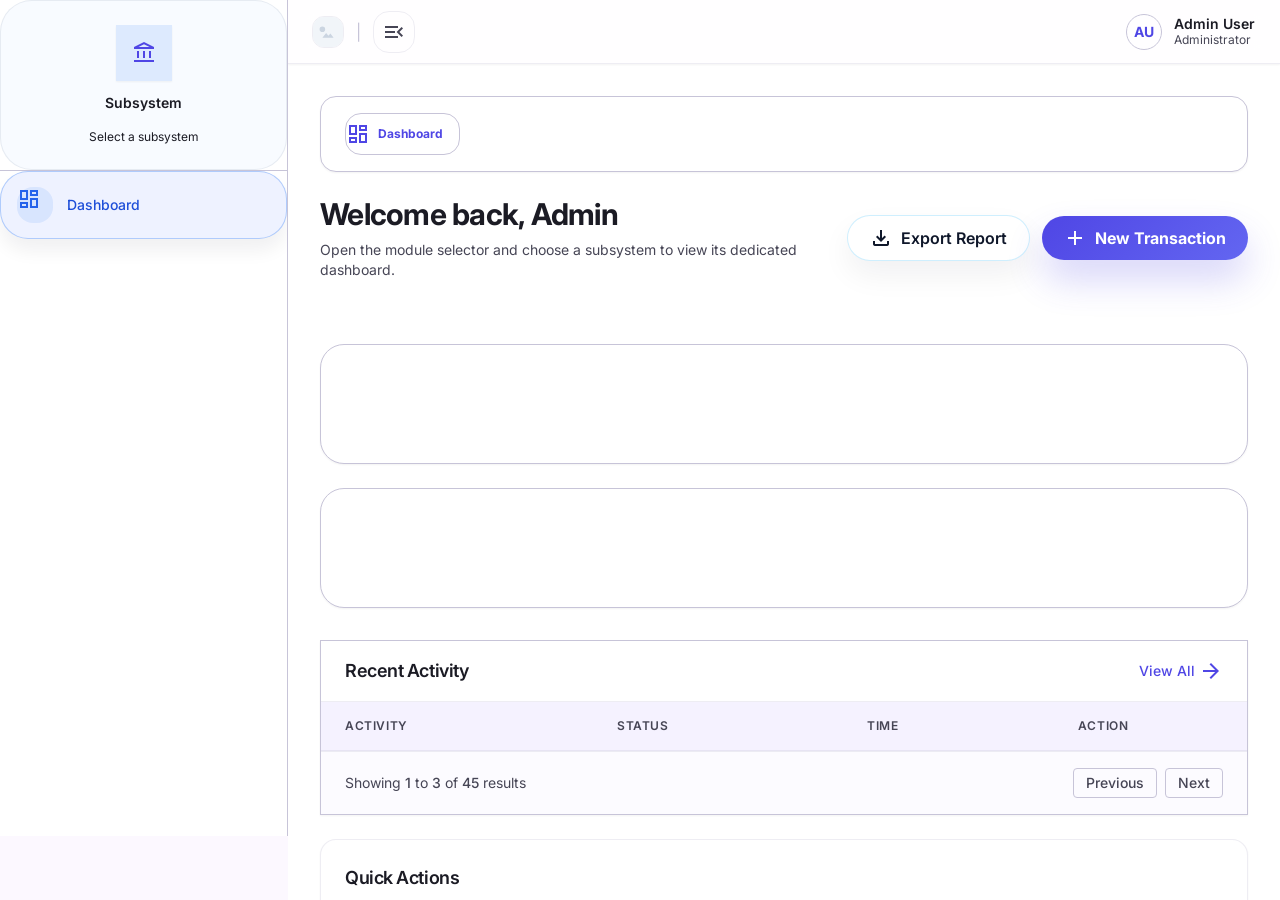
==== dashboard_app_layout/code.html @ 1e6f86a3 "Updated UI components for BI dashboard" ====
<!DOCTYPE html>

<html lang="en"><head>
<link href="../app.css?v=3" rel="stylesheet"/>
<script src="../subsystems.js?v=2" defer></script>
<script src="../app.js?v=5" defer></script>
<script src="dashboard.js?v=5" defer></script>
<meta charset="utf-8"/>
<meta content="width=device-width, initial-scale=1.0" name="viewport"/>
<title>Dashboard</title>
<link href="https://fonts.googleapis.com/css2?family=Material+Symbols+Outlined:wght,FILL@100..700,0..1&amp;display=swap" rel="stylesheet"/>
<link href="https://fonts.googleapis.com/css2?family=Inter:wght@400;500;600;700;800;900&amp;family=Public+Sans:wght@400;500;600;700&amp;display=swap" rel="stylesheet"/>
<link href="https://fonts.googleapis.com/css2?family=Material+Symbols+Outlined:wght,FILL@100..700,0..1&amp;display=swap" rel="stylesheet"/>
</head>
<body class="bg-background text-on-background font-body h-screen flex flex-row overflow-hidden">
<!-- Mobile Backdrop overlay -->
<div id="sidebar-backdrop" class="fixed top-16 bottom-0 left-0 right-0 md:inset-0 bg-gray-900/50 backdrop-blur-md z-40 hidden md:hidden transition-opacity duration-300 opacity-0"></div>
<!-- Left Sidebar (Collapsible on Desktop, Slide-over on Mobile) -->
<aside id="app-sidebar" class="dashboard-sidebar fixed md:static top-16 bottom-0 md:inset-y-0 left-0 z-50 bg-white flex flex-col h-[calc(100vh-4rem)] md:h-full shrink-0 shadow-xl md:shadow-none transition-all duration-300 ease-in-out overflow-hidden w-72 border-r border-slate-200 -translate-x-full md:translate-x-0 opacity-100">
    <div class="px-5 pt-6 pb-5 border-b border-slate-200">
        <div class="sidebar-brand-card rounded-[2rem] p-6 flex flex-col items-center text-center gap-3">
            <span class="sidebar-brand-icon inline-flex items-center justify-center w-14 h-14 rounded-[1.75rem] bg-slate-100 text-primary text-2xl shadow-sm">
                <span class="material-symbols-outlined">account_balance</span>
            </span>
            <p id="sidebar-brand-title" class="text-sm font-semibold text-slate-950 truncate">Subsystem</p>
            <p id="sidebar-brand-category" class="text-xs text-slate-500 mt-1 truncate">Select a subsystem</p>
        </div>
    </div>
    <nav class="flex-1 overflow-y-auto px-5 py-6 space-y-3">
        <a id="sidebar-dashboard-link" class="sidebar-main-link active" href="#">
            <span class="sidebar-main-link-icon material-symbols-outlined">dashboard</span>
            <span class="font-label font-medium text-sm">Dashboard</span>
        </a>
        <div id="sidebar-subsystem-nav-panel" class="sidebar-subsystem-nav-panel">
            <nav id="sidebar-subsystem-modules-nav" class="sidebar-subsystem-modules"></nav>
        </div>
</aside>
<!-- Main Content Wrapper -->
<div class="flex-1 flex flex-col h-full overflow-hidden relative">
<!-- TopNavBar (Adapted from JSON) -->
<header class="bg-surface/80 backdrop-blur-md shadow-sm border-b border-outline-variant/30 flex justify-between items-center h-16 px-6 w-full z-30 shrink-0">
<div class="flex items-center gap-3">
<!-- Small Logo and Separator (Responsive across all screen sizes) -->
<img src="data:image/svg+xml,%3Csvg xmlns='http://www.w3.org/2000/svg' width='32' height='32' viewBox='0 0 32 32'%3E%3Crect width='32' height='32' rx='8' fill='%23f1f5f9'/%3E%3Cpath d='M10 16a3 3 0 1 1 0-6 3 3 0 0 1 0 6zm12 6H10l4-5 2.5 3 2-2.5 3.5 4.5z' fill='%23cbd5e1'/%3E%3C/svg%3E" alt="Logo" class="w-8 h-8 rounded-lg object-cover border border-outline-variant/30 shadow-2xs shrink-0">
<span class="text-outline-variant font-light select-none">|</span>
<!-- Responsive Sidebar Toggle Button -->
<button id="desktop-sidebar-toggle" type="button" class="flex items-center justify-center p-2 rounded-xl text-on-surface-variant hover:text-on-surface hover:bg-surface-container-low focus:outline-none transition border border-outline-variant/30 shrink-0 min-w-[2.5rem] min-h-[2.5rem]" title="Close Sidebar">
<span class="material-symbols-outlined text-xl" id="sidebar-toggle-icon">menu_open</span>
</button>
</div>

<!-- Right Side: Profile Dropdown -->
<div class="relative flex items-center">
<button id="profile-dropdown-toggle" type="button" class="flex items-center gap-3 p-1.5 rounded-full hover:bg-surface-container-low transition-colors focus:outline-none border border-transparent hover:border-outline-variant/30 cursor-pointer" aria-expanded="false" title="Account Menu">
<div class="w-9 h-9 rounded-full bg-primary-container/30 border border-primary/20 flex items-center justify-center text-primary font-bold text-sm shadow-2xs shrink-0">
AU
</div>
<div class="hidden md:flex flex-col text-left mr-1">
<span class="font-label font-semibold text-sm text-on-surface leading-tight">Admin User</span>
<span class="text-xs text-on-surface-variant font-light">Administrator</span>
</div>
<span class="material-symbols-outlined text-on-surface-variant text-sm hidden sm:inline-block">expand_more</span>
</button>

<!-- Profile Dropdown Menu Container -->
<div id="profile-dropdown-menu" class="absolute right-0 top-14 w-60 bg-surface rounded-2xl shadow-xl border border-outline-variant/30 py-2 z-50 transition-all duration-200 hidden opacity-0 scale-95 origin-top-right">
<div class="px-4 py-3 border-b border-outline-variant/20 md:hidden">
<p class="text-sm font-semibold text-on-surface">Admin User</p>
<p class="text-xs text-on-surface-variant truncate">admin@example.com</p>
</div>
<div class="px-4 py-2 hidden md:block">
<p class="text-xs font-medium text-on-surface-variant uppercase tracking-wider">Account</p>
</div>
<a href="#" class="flex items-center gap-3 px-4 py-2.5 text-sm text-on-surface hover:bg-surface-container-low hover:text-primary transition-colors">
<span class="material-symbols-outlined text-lg text-on-surface-variant">person</span>
<span class="font-medium">My Profile</span>
</a>
<a href="#" class="flex items-center gap-3 px-4 py-2.5 text-sm text-on-surface hover:bg-surface-container-low hover:text-primary transition-colors">
<span class="material-symbols-outlined text-lg text-on-surface-variant">manage_accounts</span>
<span class="font-medium">Account Settings</span>
</a>
<a href="#" class="flex items-center gap-3 px-4 py-2.5 text-sm text-on-surface hover:bg-surface-container-low hover:text-primary transition-colors">
<span class="material-symbols-outlined text-lg text-on-surface-variant">notifications</span>
<span class="font-medium">Notifications</span>
</a>
<div class="my-1 border-t border-outline-variant/20"></div>
<a href="#" onclick="openDashboardModal('dash-logout-modal'); return false;" class="flex items-center gap-3 px-4 py-2.5 text-sm text-red-600 hover:bg-red-50 transition-colors font-medium cursor-pointer">
<span class="material-symbols-outlined text-lg">logout</span>
<span>Log Out</span>
</a>
</div>
</div>
</header>
<!-- Main Scrollable Area -->
<main class="flex-1 overflow-y-auto bg-surface-container-lowest p-6 md:p-8">
<div class="max-w-7xl mx-auto space-y-8">
<div class="flex flex-col gap-6">
    <!-- Enterprise Dynamic Breadcrumb Standard Bar (Multi-Module Compatible) -->
    <div class="bg-surface-container-lowest rounded-xl sm:rounded-2xl border border-outline-variant/60 shadow-sm p-4 sm:px-6 sm:py-4.5 flex flex-col md:flex-row md:items-center justify-between gap-4 w-full max-w-full">
        <nav aria-label="Breadcrumb" class="flex flex-wrap items-center gap-2 sm:gap-3 min-w-0">
            <!-- Active Synchronized View -->
            <div class="inline-flex items-center gap-2 px-3.5 py-2 rounded-xl bg-primary/10 text-primary text-xs sm:text-sm font-bold border border-primary/20 shadow-2xs">
                <span class="material-symbols-outlined text-[20px] fill">dashboard</span>
                <span>Dashboard</span>
                <span class="h-2 w-2 rounded-full bg-emerald-500 animate-pulse" title="Live Synchronized View"></span>
            </div>
        </nav>
    </div>
    <div class="flex flex-col sm:flex-row sm:items-center justify-between gap-4 w-full">
        <div>
            <h1 class="text-3xl font-headline font-bold text-on-surface" id="dashboard-heading">Welcome back, Admin</h1>
            <p class="text-on-surface-variant text-sm mt-2" id="dashboard-copy">Here’s what’s happening in Financial Management today.</p>
        </div>
        <div class="flex flex-wrap items-center justify-start sm:justify-end gap-3 shrink-0">
            <button id="export-report" class="btn-secondary dashboard-action-button m-0">
                <span class="material-symbols-outlined">file_download</span>
                Export Report
            </button>
            <button id="new-transaction" class="btn-primary dashboard-action-button m-0">
                <span class="material-symbols-outlined">add</span>
                New Transaction
            </button>
        </div>
    </div>
</div>
<!-- Stat Cards Grid -->
<div id="dashboard-stats-grid" class="grid grid-cols-1 sm:grid-cols-2 lg:grid-cols-4 gap-6"></div>
<div id="dashboard-charts" class="grid grid-cols-1 lg:grid-cols-[1.8fr_1fr] gap-6">
    <div id="dashboard-chart-overview" class="dashboard-card bg-white shadow-sm border border-slate-200"></div>
    <div id="dashboard-chart-breakdown" class="dashboard-card bg-white shadow-sm border border-slate-200"></div>
</div>
<div class="grid grid-cols-1 xl:grid-cols-[2.5fr_1fr] gap-6">
    <div class="bg-white rounded-[1.75rem] shadow-sm border border-slate-200 overflow-hidden">
        <div class="px-6 py-4 border-b border-outline-variant/30 flex justify-between items-center">
            <h2 class="text-lg font-headline font-semibold text-on-surface">Recent Activity</h2>
            <button class="text-sm font-medium text-primary hover:text-on-primary-fixed-variant transition-colors flex items-center gap-1">
                View All <span class="material-symbols-outlined text-sm">arrow_forward</span>
            </button>
        </div>
        <div class="overflow-x-auto">
            <table class="w-full text-left border-collapse">
                <thead>
                    <tr class="bg-surface-container-low/50">
                        <th class="px-6 py-3 text-xs font-semibold text-on-surface-variant uppercase tracking-wider border-b border-outline-variant/30 cursor-pointer hover:bg-surface-container-low transition-colors group">
                            <div class="flex items-center gap-1">Activity <span class="material-symbols-outlined text-xs opacity-0 group-hover:opacity-100 transition-opacity">arrow_downward</span></div>
                        </th>
                        <th class="px-6 py-3 text-xs font-semibold text-on-surface-variant uppercase tracking-wider border-b border-outline-variant/30 cursor-pointer hover:bg-surface-container-low transition-colors group">
                            <div class="flex items-center gap-1">Status <span class="material-symbols-outlined text-xs opacity-0 group-hover:opacity-100 transition-opacity">arrow_downward</span></div>
                        </th>
                        <th class="px-6 py-3 text-xs font-semibold text-on-surface-variant uppercase tracking-wider border-b border-outline-variant/30 cursor-pointer hover:bg-surface-container-low transition-colors group">
                            <div class="flex items-center gap-1">Time <span class="material-symbols-outlined text-xs opacity-0 group-hover:opacity-100 transition-opacity">arrow_downward</span></div>
                        </th>
                        <th class="px-6 py-3 text-xs font-semibold text-on-surface-variant uppercase tracking-wider border-b border-outline-variant/30">Action</th>
                    </tr>
                </thead>
                <tbody id="dashboard-activity-tbody" class="divide-y divide-outline-variant/20"></tbody>
            </table>
        </div>
        <div class="px-6 py-4 border-t border-outline-variant/30 flex items-center justify-between bg-surface-container-low/30">
            <p class="text-sm text-on-surface-variant">Showing <span class="font-medium">1</span> to <span class="font-medium">3</span> of <span class="font-medium">45</span> results</p>
            <div class="flex gap-2">
                <button class="px-3 py-1 rounded border border-outline-variant/50 text-sm font-medium text-on-surface-variant hover:bg-surface-variant transition-colors disabled:opacity-50">Previous</button>
                <button class="px-3 py-1 rounded border border-outline-variant/50 text-sm font-medium text-on-surface-variant hover:bg-surface-variant transition-colors">Next</button>
            </div>
        </div>
    </div>
    <div id="dashboard-quick-actions" class="bg-surface rounded-xl shadow-sm border border-outline-variant/30 p-6">
        <div class="flex items-center justify-between mb-4">
            <h2 class="text-lg font-headline font-semibold text-on-surface">Quick Actions</h2>
        </div>
        <div id="dashboard-quick-actions-list" class="space-y-3"></div>
    </div>
</div>
</div>
<!-- Footer from JSON -->
<footer class="mt-12 w-full py-8 border-t border-outline-variant/30 flex flex-col md:flex-row justify-between items-center gap-4 text-label-sm">
<div class="flex items-center gap-2">
<span class="text-lg font-headline font-bold text-on-surface">Dashboard</span>
<span class="text-on-surface-variant">© 2026 Dashboard Application. All rights reserved.</span>
</div>
<div class="flex gap-4">
<a class="text-on-surface-variant hover:underline hover:text-primary transition-colors" href="#">Privacy Policy</a>
<a class="text-on-surface-variant hover:underline hover:text-primary transition-colors" href="#">Terms of Service</a>
<a class="text-on-surface-variant hover:underline hover:text-primary transition-colors" href="#">Github</a>
<a class="text-on-surface-variant hover:underline hover:text-primary transition-colors" href="#">Support</a>
</div>
</footer>
</main>
</div>

<!-- Dashboard Confirmation Modals -->
<div id="dash-delete-modal" class="fixed inset-0 z-50 flex items-center justify-center p-4 bg-gray-900/60 backdrop-blur-sm hidden opacity-0 transition-opacity duration-200" onclick="if(event.target.id==='dash-delete-modal') closeDashboardModal('dash-delete-modal')">
<div class="bg-surface rounded-3xl max-w-md w-full p-6 md:p-7 shadow-2xl border border-outline-variant/30 relative transform scale-95 transition-transform duration-200" onclick="event.stopPropagation()">
<button type="button" onclick="closeDashboardModal('dash-delete-modal')" class="absolute top-5 right-5 p-1.5 rounded-full text-on-surface-variant hover:text-on-surface hover:bg-surface-container-low transition-colors" title="Close modal">
<span class="material-symbols-outlined text-xl">close</span>
</button>
<div class="flex items-center gap-3 mb-5">
<div class="w-12 h-12 rounded-2xl bg-red-100 border border-red-200 flex items-center justify-center text-red-600 shrink-0">
<span class="material-symbols-outlined text-2xl">delete_forever</span>
</div>
<div>
<h3 class="text-lg font-headline font-bold text-on-surface">Delete User Record</h3>
<p class="text-xs text-on-surface-variant">Permanent action &bull; Revoke access</p>
</div>
</div>
<p class="text-sm text-on-surface leading-relaxed mb-6">
Are you sure you want to delete the account for <strong id="delete-target-name" class="font-semibold text-red-600">Sarah Jenkins</strong>? All historical logs and permissions will be purged.
</p>
<div class="flex justify-end gap-3 pt-4 border-t border-outline-variant/20">
<button type="button" onclick="closeDashboardModal('dash-delete-modal')" class="px-4 py-2 rounded-xl border border-outline-variant/50 text-on-surface font-medium text-sm hover:bg-surface-container-low transition-colors cursor-pointer">
Cancel
</button>
<button type="button" onclick="confirmDashboardAction('dash-delete-modal', 'User record deleted successfully!')" class="flex items-center gap-1.5 px-5 py-2 rounded-xl bg-red-600 hover:bg-red-700 text-white font-semibold text-sm shadow-md shadow-red-600/20 transition-all cursor-pointer">
<span class="material-symbols-outlined text-base">delete</span>
<span>Delete Permanently</span>
</button>
</div>
</div>
</div>

<div id="dash-logout-modal" class="fixed inset-0 z-50 flex items-center justify-center p-4 bg-gray-900/60 backdrop-blur-sm hidden opacity-0 transition-opacity duration-200" onclick="if(event.target.id==='dash-logout-modal') closeDashboardModal('dash-logout-modal')">
<div class="bg-surface rounded-3xl max-w-sm w-full p-6 shadow-2xl border border-outline-variant/30 relative transform scale-95 transition-transform duration-200 text-center" onclick="event.stopPropagation()">
<button type="button" onclick="closeDashboardModal('dash-logout-modal')" class="absolute top-4 right-4 p-1.5 rounded-full text-on-surface-variant hover:text-on-surface hover:bg-surface-container-low transition-colors" title="Close modal">
<span class="material-symbols-outlined text-xl">close</span>
</button>
<div class="w-14 h-14 shrink-0 rounded-full bg-surface-container-high border border-outline-variant/40 flex items-center justify-center text-on-surface mx-auto mb-4">
<span class="material-symbols-outlined text-3xl text-on-surface-variant">logout</span>
</div>
<h3 class="text-xl font-headline font-bold text-on-surface mb-2">Sign Out of Session?</h3>
<p class="text-sm text-on-surface-variant leading-relaxed mb-6">
Are you sure you want to log out of your current administration session?
</p>
<div class="flex gap-3">
<button type="button" onclick="closeDashboardModal('dash-logout-modal')" class="flex-1 px-4 py-2.5 rounded-xl border border-outline-variant/50 text-on-surface font-medium text-sm hover:bg-surface-container-low transition-colors cursor-pointer">
Cancel
</button>
<button type="button" onclick="confirmDashboardAction('dash-logout-modal', 'Signed out successfully.')" class="flex-1 px-4 py-2.5 rounded-xl bg-red-600 hover:bg-red-700 text-white font-semibold text-sm shadow-md shadow-red-600/20 transition-all cursor-pointer">
Sign Out
</button>
</div>
</div>
</div>

<div id="dash-toast-container" class="fixed bottom-6 right-6 z-50 flex flex-col gap-2 pointer-events-none"></div>

<script>
function openDashboardModal(modalId, targetName) {
    if (targetName && document.getElementById('delete-target-name')) {
        document.getElementById('delete-target-name').textContent = targetName;
    }
    const modal = document.getElementById(modalId);
    if (!modal) return;
    modal.classList.remove('hidden');
    void modal.offsetWidth;
    modal.classList.remove('opacity-0');
    modal.classList.add('opacity-100');
    const box = modal.firstElementChild;
    if (box) {
        box.classList.remove('scale-95');
        box.classList.add('scale-100');
    }
    document.body.style.overflow = 'hidden';
}

function closeDashboardModal(modalId) {
    const modal = document.getElementById(modalId);
    if (!modal) return;
    modal.classList.remove('opacity-100');
    modal.classList.add('opacity-0');
    const box = modal.firstElementChild;
    if (box) {
        box.classList.remove('scale-100');
        box.classList.add('scale-95');
    }
    setTimeout(() => {
        modal.classList.add('hidden');
        document.body.style.overflow = '';
    }, 200);
}

function confirmDashboardAction(modalId, toastMessage) {
    closeDashboardModal(modalId);
    const container = document.getElementById('dash-toast-container');
    if (!container) return;
    const toast = document.createElement('div');
    toast.className = 'bg-surface text-on-surface px-5 py-3.5 rounded-2xl shadow-xl border border-outline-variant/40 flex items-center gap-3 transform translate-y-4 opacity-0 transition-all duration-300 pointer-events-auto';
    toast.innerHTML = `
        <div class="w-7 h-7 rounded-full bg-green-100 text-green-700 flex items-center justify-center shrink-0">
            <span class="material-symbols-outlined text-sm font-bold">check</span>
        </div>
        <span class="text-sm font-medium">${toastMessage}</span>
    `;
    container.appendChild(toast);
    void toast.offsetWidth;
    toast.classList.remove('translate-y-4', 'opacity-0');
    setTimeout(() => {
        toast.classList.add('translate-y-4', 'opacity-0');
        setTimeout(() => toast.remove(), 300);
    }, 3500);
}

document.addEventListener('keydown', (e) => {
    if (e.key === 'Escape') {
        ['dash-delete-modal', 'dash-logout-modal'].forEach(id => {
            const modal = document.getElementById(id);
            if (modal && !modal.classList.contains('hidden')) {
                closeDashboardModal(id);
            }
        });
    }
});
</script>
</body></html>
---- app.css ----
/* ==========================================================================
   PURE CSS LARAVEL BREEZE & MATERIAL 3 DESIGN SYSTEM (app.css)
   Universal CSS-Only Stylesheet for index.html and all 15 code.html prototypes.
   Zero Tailwind CSS, Zero JavaScript required. Pure CSS Utility & UI Architecture.
   ========================================================================== */

@import url('https://fonts.googleapis.com/css2?family=Inter:wght@300;400;500;600;700;800;900&family=Public+Sans:wght@400;500;600&display=swap');
@import url('https://fonts.googleapis.com/css2?family=Material+Symbols+Outlined:wght,FILL@100..700,0..1&display=swap');

:root {
  /* Core Design Tokens - Breeze & Material 3 Light Theme */
  --bg-main: #fcf8ff;
  --bg-surface-low: #f5f2ff;
  --bg-surface: #ffffff;
  --bg-surface-high: #eae6f4;
  --bg-surface-highest: #e4e1ee;
  
  /* Text & Content Tokens */
  --text-main: #1b1b24;
  --text-muted: #464555;
  --text-dim: #777587;
  --text-inverse: #ffffff;
  --outline: #777587;
  --outline-variant: #c7c4d8;

  /* Brand Accents */
  --primary: #4f46e5;
  --primary-hover: #4338ca;
  --primary-light: #e2dfff;
  --primary-container: #4f46e5;
  --on-primary: #ffffff;
  --on-primary-container: #dad7ff;
  --secondary: #58579b;
  --on-secondary: #ffffff;
  --secondary-container: #b6b4ff;
  --tertiary: #a44100;
  --on-tertiary: #ffffff;
  --tertiary-container: #ffd2be;
  --error: #ba1a1a;
  --on-error: #ffffff;
  --error-container: #ffdad6;
  --on-error-container: #93000a;

  /* Category Filter Colors */
  --auth-color: #e11d48;
  --auth-bg: #ffe4e6;
  --auth-border: #fecdd3;
  --comp-color: #4f46e5;
  --comp-bg: #e0e7ff;
  --comp-border: #c7d2fe;
  --layout-color: #059669;
  --layout-bg: #d1fae5;
  --layout-border: #a7f3d0;
  --system-color: #d97706;
  --system-bg: #fef3c7;
  --system-border: #fde68a;

  /* Elevation & Shadows */
  --shadow-sm: 0 1px 2px 0 rgba(0, 0, 0, 0.05);
  --shadow-md: 0 4px 6px -1px rgba(27, 27, 36, 0.06), 0 2px 4px -2px rgba(27, 27, 36, 0.04);
  --shadow-lg: 0 10px 15px -3px rgba(27, 27, 36, 0.08), 0 4px 6px -2px rgba(27, 27, 36, 0.04);
  --shadow-xl: 0 20px 25px -5px rgba(27, 27, 36, 0.1), 0 10px 10px -5px rgba(27, 27, 36, 0.04);
  --shadow-hover: 0 20px 25px -5px rgba(79, 70, 229, 0.12), 0 8px 10px -6px rgba(79, 70, 229, 0.08);

  /* Typography */
  --font-sans: 'Inter', system-ui, -apple-system, sans-serif;
  --font-label: 'Public Sans', system-ui, -apple-system, sans-serif;
  
  /* Sizing & Transitions */
  --radius-sm: 0.375rem;
  --radius-md: 0.5rem;
  --radius-lg: 0.75rem;
  --radius-xl: 1rem;
  --radius-2xl: 1.5rem;
  --radius-full: 9999px;
  --transition-fast: 0.15s ease;
  --transition-smooth: 0.25s cubic-bezier(0.16, 1, 0.3, 1);
}

/* ==========================================================================
   CSS Reset & Base Rules
   ========================================================================== */
*, *::before, *::after {
  box-sizing: border-box;
  margin: 0;
  padding: 0;
}

html {
  scroll-behavior: smooth;
  font-size: 16px;
  color-scheme: light;
}

body {
  font-family: var(--font-sans);
  background-color: var(--bg-main);
  color: var(--text-main);
  line-height: 1.5;
  min-height: 100vh;
  display: flex;
  flex-direction: column;
  -webkit-font-smoothing: antialiased;
}

::selection {
  background-color: var(--primary);
  color: #ffffff;
}

::-webkit-scrollbar {
  width: 8px;
  height: 8px;
}
::-webkit-scrollbar-track {
  background: var(--bg-main);
}
::-webkit-scrollbar-thumb {
  background: #cbd5e1;
  border-radius: var(--radius-full);
}
::-webkit-scrollbar-thumb:hover {
  background: var(--primary);
}

h1, h2, h3, h4, h5, h6 {
  font-family: var(--font-sans);
  font-weight: 700;
  color: var(--text-main);
  line-height: 1.25;
  letter-spacing: -0.025em;
}

a {
  color: inherit;
  text-decoration: none;
  transition: all var(--transition-fast);
}

img, svg {
  max-width: 100%;
  height: auto;
  display: block;
}

button, input, select, textarea {
  font-family: inherit;
  font-size: inherit;
  color: inherit;
  background: none;
  border: none;
  outline: none;
}

button, label[for^="filter-"] {
  cursor: pointer;
  user-select: none;
}

/* ==========================================================================
   PURE CSS RADIO FILTERING LOGIC (Zero JavaScript)
   ========================================================================== */
.filter-radio {
  display: none !important;
}

/* Active filter button styles based on checked radio */
#filter-all:checked ~ * .filter-container label[for="filter-all"],
#filter-auth:checked ~ * .filter-container label[for="filter-auth"],
#filter-comp:checked ~ * .filter-container label[for="filter-comp"],
#filter-layout:checked ~ * .filter-container label[for="filter-layout"],
#filter-system:checked ~ * .filter-container label[for="filter-system"] {
  background: var(--primary);
  color: #ffffff;
  border-color: var(--primary);
  box-shadow: 0 4px 12px rgba(79, 70, 229, 0.25);
}

#filter-auth:checked ~ * .filter-container label[for="filter-auth"] {
  background: var(--auth-color);
  border-color: var(--auth-color);
  box-shadow: 0 4px 12px rgba(225, 29, 72, 0.25);
}

/* Active count pill styles */
#filter-all:checked ~ * .filter-container label[for="filter-all"] .count-pill,
#filter-auth:checked ~ * .filter-container label[for="filter-auth"] .count-pill,
#filter-comp:checked ~ * .filter-container label[for="filter-comp"] .count-pill,
#filter-layout:checked ~ * .filter-container label[for="filter-layout"] .count-pill,
#filter-system:checked ~ * .filter-container label[for="filter-system"] .count-pill {
  background: rgba(255, 255, 255, 0.25);
  color: #ffffff;
}

/* Hide non-matching component cards in pure CSS when filter is checked */
#filter-auth:checked ~ * .components-grid .component-card:not([data-group="Authentication"]),
#filter-comp:checked ~ * .components-grid .component-card:not([data-group="Components"]),
#filter-layout:checked ~ * .components-grid .component-card:not([data-group="Layouts"]),
#filter-system:checked ~ * .components-grid .component-card:not([data-group="Design Systems"]) {
  display: none !important;
}

/* ==========================================================================
   Header & Navigation
   ========================================================================== */
.app-wrapper {
  display: flex;
  flex-direction: column;
  min-height: 100vh;
  width: 100%;
}

.container {
  width: 100%;
  max-width: 1280px;
  margin: 0 auto;
  padding: 0 1.5rem;
}

@media (max-width: 640px) {
  .container {
    padding: 0 1rem;
  }
}

.app-header {
  position: sticky;
  top: 0;
  z-index: 50;
  background: rgba(255, 255, 255, 0.85);
  backdrop-filter: blur(12px);
  -webkit-backdrop-filter: blur(12px);
  border-bottom: 1px solid var(--bg-surface-highest);
  box-shadow: var(--shadow-sm);
  transition: all var(--transition-smooth);
}

.header-content {
  display: flex;
  align-items: center;
  justify-content: space-between;
  height: 4.5rem;
}

.brand-identity {
  display: flex;
  align-items: center;
  gap: 0.875rem;
}

.brand-logo {
  width: 2.5rem;
  height: 2.5rem;
  border-radius: var(--radius-md);
  background: var(--primary);
  display: flex;
  align-items: center;
  justify-content: center;
  font-weight: 800;
  font-size: 1.125rem;
  color: #ffffff;
  box-shadow: 0 4px 10px rgba(79, 70, 229, 0.25);
}

.brand-text h1 {
  font-size: 1.25rem;
  font-weight: 800;
  color: var(--text-main);
  letter-spacing: -0.03em;
}

.brand-text h1 span {
  color: var(--primary);
}

.brand-badge {
  display: inline-flex;
  align-items: center;
  padding: 0.2rem 0.6rem;
  border-radius: var(--radius-full);
  background: var(--primary-light);
  color: var(--primary);
  font-size: 0.75rem;
  font-weight: 600;
  border: 1px solid rgba(79, 70, 229, 0.2);
}

/* ==========================================================================
   Hero Section
   ========================================================================== */
.hero-section {
  padding: 3.5rem 0 2.5rem;
  text-align: center;
}

.hero-badge {
  display: inline-flex;
  align-items: center;
  gap: 0.5rem;
  padding: 0.35rem 0.875rem;
  background: var(--primary-light);
  border: 1px solid rgba(79, 70, 229, 0.25);
  border-radius: var(--radius-full);
  color: var(--primary);
  font-size: 0.8125rem;
  font-weight: 600;
  margin-bottom: 1.25rem;
}

.hero-title {
  font-size: 3rem;
  font-weight: 900;
  margin-bottom: 1rem;
  color: var(--text-main);
  letter-spacing: -0.04em;
}

.hero-title span {
  color: var(--primary);
}

.hero-subtitle {
  font-size: 1.125rem;
  color: var(--text-muted);
  max-width: 640px;
  margin: 0 auto 2rem;
  line-height: 1.6;
}

@media (max-width: 640px) {
  .hero-title {
    font-size: 2rem;
  }
  .hero-subtitle {
    font-size: 0.95rem;
  }
}

.module-selector-section {
  background: radial-gradient(circle at top left, rgba(124, 58, 237, 0.16), transparent 32%),
              radial-gradient(circle at bottom right, rgba(99, 102, 241, 0.18), transparent 28%),
              linear-gradient(180deg, #050b1d 0%, #0c1229 42%, #0f172a 100%);
}

.subsystem-dashboard-section {
  background: #090f22;
}

.module-section-header,
.dashboard-header {
  display: flex;
  align-items: center;
  justify-content: space-between;
  gap: 1.5rem;
  margin-bottom: 2rem;
  border-bottom: 1px solid rgba(148, 163, 184, 0.12);
  padding-bottom: 1.5rem;
}

.module-section-header .eyebrow,
.dashboard-header .eyebrow {
  font-size: 0.75rem;
  font-weight: 700;
  letter-spacing: 0.28em;
  text-transform: uppercase;
  color: #c4b5fd;
  margin-bottom: 0.5rem;
}

.section-title,
.dashboard-title {
  font-size: clamp(2rem, 2.6vw, 2.75rem);
  color: #f8fafc;
  margin-bottom: 0.75rem;
}

.section-copy,
.dashboard-description {
  color: #cbd5e1;
  max-width: 760px;
  line-height: 1.75;
}

.search-box {
  position: relative;
  width: min(100%, 320px);
}

.search-box .search-icon {
  position: absolute;
  left: 1rem;
  top: 50%;
  transform: translateY(-50%);
  width: 18px;
  height: 18px;
  color: #8f9fcb;
  pointer-events: none;
}

.search-input {
  width: 100%;
  padding: 0.95rem 1rem 0.95rem 3rem;
  border-radius: 9999px;
  border: 1px solid rgba(255, 255, 255, 0.12);
  background: rgba(15, 23, 42, 0.88);
  color: #f8fafc;
  box-shadow: inset 0 1px 2px rgba(255, 255, 255, 0.05);
}

.search-input::placeholder {
  color: #8f9fcb;
}

.module-selector-grid,
.dashboard-module-grid {
  display: grid;
  grid-template-columns: repeat(auto-fill, minmax(300px, 1fr));
  gap: 1.5rem;
}

.module-selection-panel,
.module-card,
.dashboard-card {
  background: rgba(15, 23, 42, 0.95);
  border: 1px solid rgba(148, 163, 184, 0.14);
  border-radius: var(--radius-2xl);
}

.module-selection-panel {
  padding: 2rem;
  box-shadow: 0 28px 80px -45px rgba(15, 23, 42, 0.7);
  overflow: hidden;
}

.module-folder-card {
  background: rgba(15, 23, 42, 0.9);
  border: 1px solid rgba(148, 163, 184, 0.18);
  border-radius: var(--radius-2xl);
  padding: 1.5rem;
  margin-bottom: 1.75rem;
  box-shadow: inset 0 0 0 1px rgba(255, 255, 255, 0.03);
}

.folder-card-top {
  display: flex;
  align-items: flex-start;
  gap: 1rem;
  margin-bottom: 1.5rem;
}

.folder-badge {
  display: inline-flex;
  align-items: center;
  justify-content: center;
  min-width: 3.5rem;
  min-height: 3.5rem;
  border-radius: 1rem;
  background: rgba(99, 102, 241, 0.2);
  color: #ede9fe;
  font-size: 1rem;
  padding: 0.75rem;
  box-shadow: inset 0 0 0 1px rgba(255, 255, 255, 0.05);
}

.folder-title {
  font-size: 1.6rem;
  color: #f8fafc;
  margin: 0 0 0.5rem;
}

.folder-copy {
  margin: 0;
  color: rgba(226, 232, 255, 0.82);
  max-width: 740px;
  line-height: 1.75;
}

.folder-content {
  display: grid;
  gap: 1rem;
}

.folder-card-row {
  display: grid;
  grid-template-columns: repeat( auto-fit, minmax(220px, 1fr) );
  gap: 1rem;
}

.folder-card-item {
  background: rgba(15, 23, 42, 0.82);
  border: 1px solid rgba(148, 163, 184, 0.12);
  border-radius: var(--radius-xl);
  padding: 1.2rem;
}

.folder-card-item h3 {
  margin: 0 0 0.45rem;
  font-size: 1rem;
  color: #f8fafc;
}

.folder-card-item p {
  margin: 0;
  color: rgba(226, 232, 255, 0.78);
  line-height: 1.6;
}

.module-card {
  display: grid;
  grid-template-rows: auto 1fr;
  overflow: hidden;
  min-height: 420px;
  box-shadow: 0 28px 60px -40px rgba(15, 23, 42, 0.8);
  transition: transform var(--transition-smooth), border-color var(--transition-fast), box-shadow var(--transition-fast);
}

.module-card:hover {
  transform: translateY(-8px);
  border-color: rgba(168, 85, 247, 0.35);
  box-shadow: 0 32px 70px -44px rgba(168, 85, 247, 0.5);
}

.module-card-preview {
  position: relative;
  padding: 1.5rem;
  background: linear-gradient(135deg, rgba(168, 85, 247, 0.92), rgba(79, 70, 229, 0.95));
  display: flex;
  flex-direction: column;
  justify-content: end;
  gap: 0.75rem;
  min-height: 160px;
}

.module-card-preview::after {
  content: '';
  position: absolute;
  inset: 0;
  background: radial-gradient(circle at top left, rgba(255, 255, 255, 0.16), transparent 30%),
              radial-gradient(circle at bottom right, rgba(255, 255, 255, 0.08), transparent 22%);
}

.module-card-preview-badge {
  position: relative;
  display: inline-flex;
  align-items: center;
  padding: 0.35rem 0.95rem;
  border-radius: var(--radius-full);
  font-size: 0.72rem;
  font-weight: 700;
  letter-spacing: 0.12em;
  text-transform: uppercase;
  color: rgba(255, 255, 255, 0.95);
  background: rgba(255, 255, 255, 0.12);
  border: 1px solid rgba(255, 255, 255, 0.18);
  z-index: 1;
}

.module-card-preview-hero {
  position: relative;
  z-index: 1;
  font-size: 1.05rem;
  font-weight: 700;
  color: #f8fafc;
  line-height: 1.35;
}

.module-card-body {
  padding: 1.75rem 1.5rem 1.5rem;
  display: flex;
  flex-direction: column;
  gap: 1rem;
}

.module-card h3 {
  color: #f8fafc;
  font-size: 1.15rem;
  margin: 0;
}

.dashboard-card h3 {
  color: #0f172a;
  font-size: 1.15rem;
  margin: 0;
}

.module-card p,
.module-list li {
  color: rgba(226, 232, 255, 0.88);
}

.dashboard-card p {
  color: #475569;
}

.module-list {
  list-style: none;
  padding: 0;
  margin: 0;
  display: grid;
  gap: 0.6rem;
}

.module-list li {
  position: relative;
  padding-left: 1.35rem;
  line-height: 1.65;
}

.module-list li::before {
  content: '';
  position: absolute;
  left: 0;
  top: 0.8rem;
  width: 6px;
  height: 6px;
  border-radius: 50%;
  background: #c084fc;
}

.btn-open,
.btn-secondary {
  width: fit-content;
  border-radius: var(--radius-lg);
  padding: 0.8rem 1.35rem;
  font-weight: 700;
}

.btn-open {
  margin-top: auto;
  background: linear-gradient(135deg, #8b5cf6, #7c3aed);
  color: #ffffff;
  box-shadow: 0 16px 32px -16px rgba(124, 58, 237, 0.5);
}

.btn-open:hover {
  background: linear-gradient(135deg, #7c3aed, #9333ea);
}

.btn-secondary {
  display: inline-flex;
  align-items: center;
  justify-content: center;
  gap: 0.75rem;
  border-radius: 1.5rem;
  padding: 0.9rem 1.35rem;
  border: 1px solid rgba(56, 189, 248, 0.24);
  background: #ffffff;
  color: #0f172a;
  font-weight: 600;
  box-shadow: 0 14px 30px rgba(15, 23, 42, 0.06);
}

.btn-secondary:hover {
  background: #f8fbff;
}

.btn-primary {
  display: inline-flex;
  align-items: center;
  justify-content: center;
  gap: 0.75rem;
  border-radius: 1.5rem;
  padding: 0.95rem 1.45rem;
  border: none;
  background: linear-gradient(135deg, #4f46e5, #6366f1);
  color: #ffffff;
  font-weight: 700;
  box-shadow: 0 20px 36px rgba(79, 70, 229, 0.22);
}

.btn-primary:hover {
  background: linear-gradient(135deg, #4338ca, #4f46e5);
}

.dashboard-card {
  min-height: 120px;
  padding: 1.75rem;
  background: #ffffff;
  border: 1px solid rgba(148, 163, 184, 0.16);
  border-radius: var(--radius-2xl);
  box-shadow: 0 20px 35px rgba(15, 23, 42, 0.05);
}

.dashboard-card-label {
  font-size: 0.72rem;
  letter-spacing: 0.18em;
  text-transform: uppercase;
  color: #6366f1;
  margin-bottom: 0.55rem;
}

.dashboard-action-button {
  display: inline-flex;
  align-items: center;
  justify-content: center;
  gap: 0.5rem;
  min-height: 2.75rem;
  border-radius: 999px;
  padding: 0.65rem 1.35rem;
  margin: 0;
}

.dashboard-chart-header {
  display: flex;
  align-items: center;
  justify-content: space-between;
  gap: 1rem;
  margin-bottom: 1.25rem;
}

.dashboard-chart-filter-button {
  display: inline-flex;
  align-items: center;
  justify-content: center;
  border-radius: 999px;
  padding: 0.75rem 1.1rem;
  border: 1px solid rgba(148, 163, 184, 0.18);
  background: #ffffff;
  color: #334155;
  font-size: 0.85rem;
  font-weight: 700;
}

.dashboard-line-chart {
  min-height: 220px;
  width: 100%;
}

.dashboard-line-chart svg {
  width: 100%;
  height: 100%;
  display: block;
  overflow: visible;
}

.donut-chart-wrapper {
  position: relative;
  width: min(100%, 260px);
  margin: 0 auto;
}

.donut-chart {
  width: 100%;
  aspect-ratio: 1 / 1;
  border-radius: 999px;
  position: relative;
}

.donut-center-text {
  position: absolute;
  inset: 50%;
  transform: translate(-50%, -50%);
  text-align: center;
  display: inline-grid;
  gap: 0.35rem;
}

.donut-center-text p:first-child {
  color: #64748b;
  font-size: 0.75rem;
  margin: 0;
}

.donut-center-text p:last-child {
  color: #0f172a;
  font-size: 1.1rem;
  font-weight: 700;
  margin: 0;
}

.donut-list-item {
  display: flex;
  align-items: center;
  justify-content: space-between;
  gap: 1rem;
  padding: 1rem 1.1rem;
  border-radius: 1.5rem;
  background: #f8fafc;
  border: 1px solid rgba(148, 163, 184, 0.16);
}

.donut-list-color {
  width: 0.9rem;
  height: 0.9rem;
  border-radius: 0.5rem;
}

.quick-action-button {
  width: 100%;
  display: flex;
  align-items: center;
  justify-content: space-between;
  gap: 1rem;
  padding: 1rem 1.25rem;
  border-radius: 1.5rem;
  background: #ffffff;
  border: 1px solid rgba(148, 163, 184, 0.18);
  color: #0f172a;
  font-weight: 600;
  box-shadow: 0 10px 24px rgba(15, 23, 42, 0.05);
  cursor: pointer;
  transition: transform var(--transition-fast), background var(--transition-fast), border-color var(--transition-fast);
}

.quick-action-button:hover {
  background: #f8fbff;
  transform: translateY(-1px);
}

.status-pill {
  display: inline-flex;
  align-items: center;
  justify-content: center;
  padding: 0.35rem 0.75rem;
  border-radius: 999px;
  font-size: 0.75rem;
  font-weight: 700;
}

.status-pill-success {
  background: #ecfdf5;
  color: #166534;
}

.status-pill-info {
  background: #eff6ff;
  color: #1d4ed8;
}

.status-pill-warning {
  background: #ffedd5;
  color: #c2410c;
}

.status-pill-accent {
  background: #ede9fe;
  color: #5b21b6;
}

.status-pill-neutral {
  background: #f8fafc;
  color: #475569;
}

#dashboard-activity-tbody td {
  padding: 1rem 1.25rem;
  vertical-align: middle;
}

#dashboard-activity-tbody tr {
  background: #ffffff;
}

#dashboard-activity-tbody tr:hover {
  background: #f8fbff;
}

.hidden {
  display: none !important;
}

@media (max-width: 900px) {
  .module-selector-grid,
  .dashboard-module-grid {
    grid-template-columns: 1fr;
  }
}

@media (max-width: 680px) {
  .module-card {
    min-height: auto;
  }

  .module-card-preview {
    min-height: 125px;
  }
}

@media (max-width: 640px) {
  .module-section-header,
  .dashboard-header {
    flex-direction: column;
    align-items: stretch;
  }

  .search-box {
    width: 100%;
  }
}

/* ==========================================================================
   Filter Bar & Tabs
   ========================================================================== */
.filter-container {
  display: flex;
  align-items: center;
  justify-content: center;
  flex-wrap: wrap;
  gap: 0.625rem;
  margin-bottom: 2.5rem;
}

.filter-btn {
  padding: 0.6rem 1.25rem;
  background: #ffffff;
  border: 1px solid var(--outline-variant);
  border-radius: var(--radius-full);
  color: var(--text-muted);
  font-weight: 600;
  font-size: 0.875rem;
  display: flex;
  align-items: center;
  gap: 0.5rem;
  transition: all var(--transition-fast);
  box-shadow: var(--shadow-sm);
}

.filter-btn:hover {
  background: var(--bg-surface-low);
  color: var(--text-main);
  border-color: var(--primary);
}

.filter-btn .count-pill {
  padding: 0.1rem 0.5rem;
  background: var(--bg-surface-high);
  border-radius: var(--radius-full);
  font-size: 0.75rem;
  font-weight: 700;
  color: var(--text-main);
}

/* ==========================================================================
   Standalone Module Selector Page
   ========================================================================== */
.module-selector-page {
  min-height: 100vh;
  padding: 2rem 1rem 3rem;
  background: linear-gradient(180deg, #eef6ff 0%, #f8fbff 48%, #f6f7fb 100%);
}

.module-selector-shell {
  width: min(95vw, 1800px);
  max-width: 95vw;
  margin: 0 auto;
  padding: 3rem;
  background: rgba(255, 255, 255, 0.98);
  border: 1px solid rgba(148, 163, 184, 0.14);
  border-radius: 2rem;
  box-shadow: 0 36px 110px rgba(15, 23, 42, 0.08);
  backdrop-filter: blur(10px);
}

.module-selector-grid {
  display: grid;
  grid-template-columns: repeat(5, minmax(250px, 1fr));
  gap: 1.75rem;
  align-items: stretch;
}

@media (max-width: 1400px) {
  .module-selector-grid {
    grid-template-columns: repeat(4, minmax(220px, 1fr));
  }
}

@media (max-width: 1120px) {
  .module-selector-grid {
    grid-template-columns: repeat(3, minmax(220px, 1fr));
  }
}

@media (max-width: 860px) {
  .module-selector-grid {
    grid-template-columns: repeat(2, minmax(220px, 1fr));
  }
}

@media (max-width: 680px) {
  .module-selector-grid {
    grid-template-columns: 1fr;
  }
}

.module-selector-header {
  display: flex;
  align-items: flex-end;
  justify-content: space-between;
  gap: 1.5rem;
  margin-bottom: 2.25rem;
}

.module-selector-title {
  font-size: clamp(2.25rem, 3vw, 3.4rem);
  color: #0f172a;
  margin: 0 0 0.85rem;
  letter-spacing: -0.03em;
}

.module-selector-copy {
  color: #475569;
  max-width: 720px;
  font-size: 1rem;
  line-height: 1.85;
}

.module-selector-actions {
  display: flex;
  align-items: center;
  justify-content: flex-end;
  gap: 1rem;
  flex-wrap: wrap;
}

.module-selector-actions .btn-view {
  background: linear-gradient(135deg, #4f46e5, #2563eb);
  color: #ffffff;
  box-shadow: 0 18px 36px rgba(59, 130, 246, 0.22);
}

.module-selector-actions .btn-view:hover {
  background: linear-gradient(135deg, #4338ca, #1d4ed8);
}

.subsystem-card {
  position: relative;
  background: #ffffff;
  border: 1px solid rgba(148, 163, 184, 0.16);
  border-radius: 2rem;
  padding: 1.75rem;
  display: flex;
  flex-direction: column;
  justify-content: space-between;
  gap: 1.5rem;
  box-shadow: 0 22px 45px rgba(15, 23, 42, 0.06);
  transition: transform var(--transition-smooth), border-color var(--transition-fast), box-shadow var(--transition-fast);
  overflow: hidden;
}

.subsystem-card::before {
  content: '';
  position: absolute;
  top: 0;
  left: 0;
  width: 4.5rem;
  height: 4px;
  background: linear-gradient(90deg, #4f46e5, #2563eb);
}

.subsystem-card:hover {
  transform: translateY(-8px);
  border-color: rgba(59, 130, 246, 0.35);
  box-shadow: 0 34px 65px rgba(59, 130, 246, 0.12);
}

.subsystem-card-head .eyebrow {
  display: inline-flex;
  text-transform: uppercase;
  letter-spacing: 0.18em;
  font-size: 0.72rem;
  color: #2563eb;
  font-weight: 700;
}

.subsystem-card-head h3 {
  margin: 0.85rem 0 0.85rem;
  font-size: 1.2rem;
  color: #0f172a;
  line-height: 1.3;
}

.subsystem-card-head p {
  margin: 0;
  color: #64748b;
  line-height: 1.75;
}

.subsystem-card-meta {
  display: flex;
  align-items: center;
  justify-content: space-between;
  gap: 0.75rem;
  flex-wrap: wrap;
  margin-top: auto;
  padding-top: 1.25rem;
  border-top: 1px solid rgba(226, 232, 240, 0.8);
}

.subsystem-card-meta .btn-view {
  display: inline-flex;
  align-items: center;
  gap: 0.35rem;
  padding: 0.55rem 0.85rem;
  font-size: 0.8rem;
  border-radius: 0.75rem;
}

.subsystem-card-count {
  color: #475569;
  font-weight: 700;
  font-size: 0.85rem;
}

.subsystem-module-list {
  display: flex;
  flex-direction: column;
  gap: 0.6rem;
  margin: 1.25rem 0 1.5rem;
  flex-grow: 1;
}

.module-chip {
  display: flex;
  align-items: flex-start;
  gap: 0.65rem;
  padding: 0.65rem 0.85rem;
  border-radius: 0.75rem;
  background: #f8fafc;
  color: #1e293b;
  font-size: 0.82rem;
  font-weight: 500;
  line-height: 1.35;
  border: 1px solid #e2e8f0;
  transition: all 0.2s cubic-bezier(0.16, 1, 0.3, 1);
  text-align: left;
  box-shadow: 0 1px 2px rgba(0, 0, 0, 0.02);
}

.module-chip:hover {
  background: #eff6ff;
  color: #1d4ed8;
  border-color: #bfdbfe;
  transform: translateX(4px);
  box-shadow: 0 4px 12px rgba(59, 130, 246, 0.08);
}

.module-chip-icon {
  display: inline-flex;
  align-items: center;
  justify-content: center;
  width: 1.5rem;
  height: 1.5rem;
  border-radius: 0.5rem;
  background: rgba(59, 130, 246, 0.12);
  color: #2563eb;
  flex-shrink: 0;
  font-size: 16px;
  margin-top: -0.05rem;
}

.module-chip-text {
  flex-grow: 1;
  word-break: break-word;
}

.subsystem-detail {
  margin-top: 2rem;
  background: #ffffff;
  border: 1px solid rgba(148, 163, 184, 0.18);
  border-radius: 2rem;
  padding: 2rem;
  box-shadow: 0 18px 40px rgba(15, 23, 42, 0.06);
}

.subsystem-detail-header {
  display: flex;
  align-items: flex-start;
  justify-content: space-between;
  gap: 1rem;
  flex-wrap: wrap;
  margin-bottom: 1.5rem;
}

.subsystem-detail-title {
  font-size: clamp(1.75rem, 2.2vw, 2.25rem);
  color: var(--text-main);
  margin: 0.25rem 0 0;
}

.subsystem-detail-copy {
  color: var(--text-muted);
  max-width: 720px;
  line-height: 1.75;
}

.subsystem-detail-actions {
  display: flex;
  gap: 0.75rem;
  flex-wrap: wrap;
}

.subsystem-status-row {
  display: flex;
  flex-wrap: wrap;
  gap: 0.75rem;
  margin-bottom: 1.5rem;
}

.subsystem-pill {
  display: inline-flex;
  align-items: center;
  padding: 0.55rem 0.95rem;
  border-radius: 999px;
  background: rgba(59, 130, 246, 0.1);
  color: #1d4ed8;
  font-size: 0.82rem;
  font-weight: 700;
}

.subsystem-modules-grid {
  display: grid;
  grid-template-columns: repeat(auto-fill, minmax(240px, 1fr));
  gap: 1rem;
}

.module-card-light {
  background: var(--bg-surface-container-low);
  border: 1px solid rgba(15, 23, 42, 0.08);
  border-radius: 1.25rem;
  padding: 1rem 1.1rem;
  box-shadow: 0 10px 25px rgba(15, 23, 42, 0.04);
}

.module-card-light h4 {
  margin: 0;
  font-size: 1rem;
  color: var(--text-main);
}

.module-selector-shell .eyebrow {
  margin-bottom: 0.85rem;
}

.module-selector-shell .btn-view {
  min-width: 10rem;
}

@media (max-width: 900px) {
  .module-selector-header {
    flex-direction: column;
    align-items: stretch;
  }
}

@media (max-width: 680px) {
  .module-selector-grid,
  .subsystem-modules-grid {
    grid-template-columns: 1fr;
  }
}

/* ==========================================================================
   Components Grid & Breeze UI Cards
   ========================================================================== */
.components-grid {
  display: grid;
  grid-template-columns: repeat(auto-fill, minmax(340px, 1fr));
  gap: 1.75rem;
  margin-bottom: 4rem;
  min-height: 400px;
}

@media (max-width: 640px) {
  .components-grid {
    grid-template-columns: 1fr;
  }
}

.component-card {
  background: var(--bg-surface);
  border: 1px solid var(--bg-surface-highest);
  border-radius: var(--radius-xl);
  overflow: hidden;
  display: flex;
  flex-direction: column;
  transition: all var(--transition-smooth);
  box-shadow: var(--shadow-md);
}

.component-card:hover {
  transform: translateY(-6px);
  box-shadow: var(--shadow-hover);
  border-color: var(--primary);
}

.component-card[data-group="Authentication"]:hover {
  border-color: var(--auth-color);
  box-shadow: 0 20px 25px -5px rgba(225, 29, 72, 0.1), 0 8px 10px -6px rgba(225, 29, 72, 0.08);
}

.card-thumb-wrapper {
  position: relative;
  width: 100%;
  height: 200px;
  background: var(--bg-surface-low);
  overflow: hidden;
  border-bottom: 1px solid var(--bg-surface-highest);
}

.card-thumb {
  width: 100%;
  height: 100%;
  object-fit: cover;
  object-position: top;
  transition: transform 0.5s cubic-bezier(0.16, 1, 0.3, 1);
}

.component-card:hover .card-thumb {
  transform: scale(1.05);
}

.fallback-banner {
  width: 100%;
  height: 100%;
  display: flex;
  flex-direction: column;
  align-items: center;
  justify-content: center;
  background: linear-gradient(135deg, #f5f2ff 0%, #eae6f4 100%);
  color: var(--primary);
  padding: 1.5rem;
  text-align: center;
}

.fallback-icon {
  width: 48px;
  height: 48px;
  margin-bottom: 0.75rem;
  opacity: 0.8;
}

.fallback-text {
  font-size: 0.875rem;
  font-weight: 700;
  color: var(--text-main);
}

.fallback-subtext {
  font-size: 0.75rem;
  color: var(--text-dim);
  margin-top: 0.25rem;
}

.card-badge-container {
  position: absolute;
  top: 1rem;
  right: 1rem;
  z-index: 10;
}

.card-badge {
  display: inline-flex;
  align-items: center;
  padding: 0.3rem 0.75rem;
  border-radius: var(--radius-full);
  font-size: 0.7rem;
  font-weight: 700;
  text-transform: uppercase;
  letter-spacing: 0.05em;
  background: #ffffff;
  box-shadow: var(--shadow-sm);
  border: 1px solid var(--outline-variant);
}

.badge-authentication {
  background: var(--auth-bg);
  color: var(--auth-color);
  border-color: var(--auth-border);
}
.badge-components {
  background: var(--comp-bg);
  color: var(--comp-color);
  border-color: var(--comp-border);
}
.badge-layouts {
  background: var(--layout-bg);
  color: var(--layout-color);
  border-color: var(--layout-border);
}
.badge-design-systems {
  background: var(--system-bg);
  color: var(--system-color);
  border-color: var(--system-border);
}

.card-body {
  padding: 1.5rem;
  flex: 1;
  display: flex;
  flex-direction: column;
}

.card-title {
  font-size: 1.15rem;
  font-weight: 700;
  color: var(--text-main);
  margin-bottom: 0.5rem;
  transition: color var(--transition-fast);
}

.component-card:hover .card-title {
  color: var(--primary);
}
.component-card[data-group="Authentication"]:hover .card-title {
  color: var(--auth-color);
}

.card-desc {
  font-size: 0.875rem;
  color: var(--text-muted);
  line-height: 1.6;
  margin-bottom: 1.5rem;
  flex: 1;
}

.card-footer {
  padding-top: 1rem;
  border-top: 1px solid var(--bg-surface-highest);
  display: flex;
  align-items: center;
  justify-content: space-between;
  gap: 1rem;
}

.file-path-info {
  font-family: monospace;
  font-size: 0.75rem;
  color: var(--text-dim);
  white-space: nowrap;
  overflow: hidden;
  text-overflow: ellipsis;
  max-width: 170px;
}

.btn {
  display: inline-flex;
  align-items: center;
  justify-content: center;
  gap: 0.4rem;
  padding: 0.55rem 1.25rem;
  font-size: 0.875rem;
  font-weight: 600;
  border-radius: var(--radius-md);
  transition: all var(--transition-fast);
  text-align: center;
  white-space: nowrap;
  user-select: none;
}

.btn:active {
  transform: scale(0.96);
}

.btn-view {
  background: var(--primary);
  color: #ffffff;
  box-shadow: 0 2px 4px rgba(79, 70, 229, 0.2);
}

.btn-view:hover {
  background: var(--primary-hover);
  box-shadow: 0 4px 10px rgba(79, 70, 229, 0.35);
  color: #ffffff;
}

.component-card[data-group="Authentication"] .btn-view {
  background: var(--auth-color);
  box-shadow: 0 2px 4px rgba(225, 29, 72, 0.2);
}

.component-card[data-group="Authentication"] .btn-view:hover {
  background: #be123c;
  box-shadow: 0 4px 10px rgba(225, 29, 72, 0.35);
}

.btn-icon {
  width: 16px;
  height: 16px;
  transition: transform var(--transition-fast);
}
.btn-view:hover .btn-icon {
  transform: translateX(3px);
}

.sidebar-subsystem-card {
  background: #ffffff;
  border: 1px solid rgba(148, 163, 184, 0.12);
  border-radius: 1.75rem;
  padding: 1.25rem;
  box-shadow: 0 18px 30px rgba(15, 23, 42, 0.04);
}

.sidebar-subsystem-card-header {
  display: flex;
  align-items: flex-start;
  justify-content: space-between;
  gap: 1rem;
  margin-bottom: 1.25rem;
}

.sidebar-subsystem-card-header p {
  margin: 0;
}

.sidebar-subsystem-card-header .text-sm {
  color: var(--text-muted);
}

.sidebar-subsystem-badge {
  display: inline-flex;
  align-items: center;
  justify-content: center;
  padding: 0.55rem 0.85rem;
  border-radius: 999px;
  font-size: 0.75rem;
  font-weight: 700;
  color: #1d4ed8;
  background: rgba(59, 130, 246, 0.12);
}

.sidebar-subsystem-modules {
  display: grid;
  gap: 0.75rem;
}

.sidebar-subsystem-module {
  background: #f8f9ff;
  border: 1px solid rgba(148, 163, 184, 0.16);
  border-radius: 1.75rem;
  padding: 1rem 1rem;
  color: #0f172a;
  font-size: 0.95rem;
  line-height: 1.5;
  box-shadow: inset 0 1px 2px rgba(15, 23, 42, 0.04);
}

.sidebar-subsystem-module:nth-child(odd) {
  background: #ffffff;
}

.dashboard-sidebar {
  background: #ffffff;
  border-color: rgba(148, 163, 184, 0.15);
  display: flex;
  flex-direction: column;
  min-height: calc(100vh - 4rem);
}

.sidebar-brand-card {
  background: #f8fbff;
  border: 1px solid rgba(148, 163, 184, 0.18);
  border-radius: 2rem;
}

.sidebar-brand-icon {
  background: rgba(59, 130, 246, 0.14);
}

.sidebar-subsystem-nav-panel {
  margin-top: 1.75rem;
}

.dashboard-sidebar > .flex-1 {
  min-height: 0;
}

.sidebar-subsystem-modules {
  display: grid;
  gap: 0.75rem;
}

.sidebar-subsystem-link {
  display: flex;
  align-items: center;
  justify-content: flex-start;
  gap: 0.85rem;
  width: 100%;
  padding: 0.75rem 0.95rem;
  background: transparent;
  border: 1px solid transparent;
  border-radius: 1.25rem;
  color: #334155;
  font-size: 0.9rem;
  font-weight: 500;
  line-height: 1.4;
  text-decoration: none;
  transition: background var(--transition-fast), color var(--transition-fast), transform var(--transition-fast);
}

.sidebar-subsystem-link:hover {
  background: #f1f5f9;
  color: #0f172a;
  border-color: transparent;
  transform: translateX(2px);
}

.sidebar-subsystem-link-icon {
  display: inline-flex;
  align-items: center;
  justify-content: center;
  width: 2.25rem;
  min-width: 2.25rem;
  max-width: 2.25rem;
  height: 2.25rem;
  flex-shrink: 0;
  overflow: hidden;
  border-radius: 999px;
  background: #f1f5f9;
  color: #475569;
  font-size: 1.15rem;
  line-height: 1;
  transition: background var(--transition-fast), color var(--transition-fast);
}

.sidebar-subsystem-link:hover .sidebar-subsystem-link-icon {
  background: #e2e8f0;
  color: #0f172a;
}

.sidebar-subsystem-link.active {
  background: #eef2ff;
  color: #1d4ed8;
  font-weight: 600;
}

.sidebar-subsystem-link.active .sidebar-subsystem-link-icon {
  background: rgba(59, 130, 246, 0.16);
  color: #2563eb;
}

.sidebar-main-link {
  display: flex;
  align-items: center;
  gap: 0.85rem;
  width: 100%;
  padding: 0.95rem 1rem;
  border-radius: 1.75rem;
  border: 1px solid rgba(148, 163, 184, 0.14);
  background: #eef2ff;
  color: #1d4ed8;
  font-size: 0.95rem;
  font-weight: 600;
  box-shadow: 0 12px 18px rgba(15, 23, 42, 0.06);
  text-decoration: none;
}

.sidebar-main-link:hover,
.sidebar-main-link.active {
  background: #dde9ff;
  border-color: rgba(59, 130, 246, 0.35);
  color: #1d4ed8;
}

.sidebar-main-link:hover,
.sidebar-main-link.active {
  background: #eef2ff;
  border-color: rgba(59, 130, 246, 0.35);
  color: #1d4ed8;
}

.sidebar-main-link-icon {
  display: inline-flex;
  align-items: center;
  justify-content: center;
  width: 2.25rem;
  height: 2.25rem;
  border-radius: 1rem;
  background: rgba(59, 130, 246, 0.12);
  color: #2563eb;
  font-size: 1.1rem;
}

.sidebar-profile-card {
  display: flex;
  align-items: center;
  gap: 0.65rem;
  padding: 0.5rem 0.65rem;
  background: #f8fafc;
  border: 1px solid rgba(148, 163, 184, 0.22);
  border-radius: 1rem;
  box-shadow: none;
}

.sidebar-profile-footer {
  position: sticky;
  bottom: 0;
  left: 0;
  right: 0;
  z-index: 10;
  flex-shrink: 0;
  margin-top: auto;
  padding: 0.5rem 0.75rem 0.65rem;
  background: #ffffff;
  border-top: 1px solid rgba(148, 163, 184, 0.15);
}

/* ==========================================================================
   Footer
   ========================================================================== */
.app-footer {
  margin-top: auto;
  padding: 2rem 0;
  border-top: 1px solid var(--bg-surface-highest);
  background: #ffffff;
  text-align: center;
}

.footer-content {
  display: flex;
  align-items: center;
  justify-content: space-between;
  flex-wrap: wrap;
  gap: 1rem;
}

.footer-text {
  font-size: 0.875rem;
  color: var(--text-muted);
}

.footer-links {
  display: flex;
  gap: 1.5rem;
  font-size: 0.875rem;
  color: var(--text-muted);
}

@media (max-width: 640px) {
  .footer-content {
    flex-direction: column;
    text-align: center;
  }
}

/* ==========================================================================
   UNIVERSAL CSS UTILITIES FOR ALL CODE.HTML TEMPLATES (No Tailwind Needed)
   ========================================================================== */

/* Layout & Flex/Grid */
/* Layout & Flex/Grid */
.flex { display: flex !important; }
.inline-flex { display: inline-flex !important; }
.grid { display: grid !important; }
.hidden { display: none !important; }
.block { display: block !important; }
.inline-block { display: inline-block !important; }
.flex-col { flex-direction: column !important; }
.flex-row { flex-direction: row !important; }
.flex-wrap { flex-wrap: wrap !important; }
.flex-grow, .flex-1 { flex: 1 1 0% !important; }
.flex-shrink-0, .shrink-0 { flex-shrink: 0 !important; }
.flex-shrink, .shrink { flex-shrink: 1 !important; }
.overflow-hidden { overflow: hidden !important; }
.overflow-x-auto { overflow-x: auto !important; }
.overflow-y-auto { overflow-y: auto !important; }
.items-center { align-items: center !important; }
.items-start { align-items: flex-start !important; }
.items-end { align-items: flex-end !important; }
.justify-center { justify-content: center !important; }
.justify-between { justify-content: space-between !important; }
.justify-start { justify-content: flex-start !important; }
.justify-end { justify-content: flex-end !important; }
.self-center { align-self: center !important; }

/* Grid columns */
.grid-cols-1 { grid-template-columns: repeat(1, minmax(0, 1fr)) !important; }
.grid-cols-2 { grid-template-columns: repeat(2, minmax(0, 1fr)) !important; }
.grid-cols-3 { grid-template-columns: repeat(3, minmax(0, 1fr)) !important; }
.grid-cols-4 { grid-template-columns: repeat(4, minmax(0, 1fr)) !important; }

/* Sizing & Slices */
.w-full { width: 100% !important; }
.h-full { height: 100% !important; }
.h-screen { height: 100vh !important; }
.min-h-screen { min-height: 100vh !important; }
.max-w-xs { max-width: 20rem !important; }
.max-w-sm { max-width: 24rem !important; }
.max-w-md { max-width: 28rem !important; }
.max-w-lg { max-width: 32rem !important; }
.max-w-xl { max-width: 36rem !important; }
.max-w-2xl { max-width: 42rem !important; }
.max-w-4xl { max-width: 56rem !important; }
.max-w-7xl { max-width: 80rem !important; }
.mx-auto { margin-left: auto !important; margin-right: auto !important; }
.w-2 { width: 0.5rem !important; } .h-2 { height: 0.5rem !important; }
.w-3 { width: 0.75rem !important; } .h-3 { height: 0.75rem !important; }
.w-4 { width: 1rem !important; } .h-4 { height: 1rem !important; }
.w-5 { width: 1.25rem !important; } .h-5 { height: 1.25rem !important; }
.w-6 { width: 1.5rem !important; } .h-6 { height: 1.5rem !important; }
.w-7 { width: 1.75rem !important; } .h-7 { height: 1.75rem !important; }
.w-8 { width: 2rem !important; } .h-8 { height: 2rem !important; }
.w-9 { width: 2.25rem !important; } .h-9 { height: 2.25rem !important; }
.w-10 { width: 2.5rem !important; } .h-10 { height: 2.5rem !important; }
.w-11 { width: 2.75rem !important; } .h-11 { height: 2.75rem !important; }
.w-12 { width: 3rem !important; } .h-12 { height: 3rem !important; }
.w-14 { width: 3.5rem !important; } .h-14 { height: 3.5rem !important; }
.w-16 { width: 4rem !important; } .h-16 { height: 4rem !important; }
.w-20 { width: 5rem !important; } .h-20 { height: 5rem !important; }
.w-24 { width: 6rem !important; } .h-24 { height: 6rem !important; }
.w-48 { width: 12rem !important; }
.w-64 { width: 16rem !important; }
.w-72 { width: 18rem !important; }
.w-80 { width: 20rem !important; }

/* Positioning */
.relative { position: relative !important; }
.absolute { position: absolute !important; }
.fixed { position: fixed !important; }
.sticky { position: sticky !important; }
.top-0 { top: 0px !important; }
.top-16 { top: 4rem !important; }
.h-\[calc\(100vh-4rem\)\] { height: calc(100vh - 4rem) !important; }
.top-1 { top: 0.25rem !important; }
.top-1\.5 { top: 0.375rem !important; }
.top-1\/2 { top: 50% !important; }
.inset-0 { top: 0; right: 0; bottom: 0; left: 0; }
.inset-y-0 { top: 0; bottom: 0; }
.left-0 { left: 0px !important; }
.left-3 { left: 0.75rem !important; }
.left-4 { left: 1rem !important; }
.left-5 { left: 1.25rem !important; }
.left-6 { left: 1.5rem !important; }
.right-0 { right: 0px !important; }
.right-1\.5 { right: 0.375rem !important; }
.right-2 { right: 0.5rem !important; }
.right-3 { right: 0.75rem !important; }
.right-4 { right: 1rem !important; }
.right-5 { right: 1.25rem !important; }
.right-6 { right: 1.5rem !important; }
.top-2 { top: 0.5rem !important; }
.top-3 { top: 0.75rem !important; }
.top-4 { top: 1rem !important; }
.top-5 { top: 1.25rem !important; }
.top-6 { top: 1.5rem !important; }
.bottom-0 { bottom: 0px !important; }
.bottom-4 { bottom: 1rem !important; }
.bottom-6 { bottom: 1.5rem !important; }
.-translate-y-1\/2 { transform: translateY(-50%) !important; }
.w-0 { width: 0px !important; }
.border-r-0 { border-right-width: 0px !important; }
.opacity-0 { opacity: 0 !important; }
.opacity-100 { opacity: 1 !important; }
.translate-x-0 { transform: translateX(0) !important; }
.-translate-x-full { transform: translateX(-100%) !important; }
.duration-200 { transition-duration: 200ms !important; }
.duration-300 { transition-duration: 300ms !important; }
.top-12 { top: 3rem !important; }
.top-14 { top: 3.5rem !important; }
.w-56 { width: 14rem !important; }
.w-60 { width: 15rem !important; }
.scale-95 { transform: scale(0.95) !important; }
.scale-100 { transform: scale(1) !important; }
.origin-top-right { transform-origin: top right !important; }
.ease-in-out { transition-timing-function: cubic-bezier(0.4, 0, 0.2, 1) !important; }
.pointer-events-auto { pointer-events: auto !important; }
.min-w-\[2\.5rem\] { min-width: 2.5rem !important; }
.min-h-\[2\.5rem\] { min-height: 2.5rem !important; }
.z-10 { z-index: 10 !important; } .z-20 { z-index: 20 !important; } .z-30 { z-index: 30 !important; } .z-40 { z-index: 40 !important; } .z-50 { z-index: 50 !important; }

/* Paddings & Margins */
.p-0 { padding: 0px !important; } .p-1 { padding: 0.25rem !important; } .p-2 { padding: 0.5rem !important; } .p-3 { padding: 0.75rem !important; } .p-4 { padding: 1rem !important; } .p-6 { padding: 1.5rem !important; } .p-8 { padding: 2rem !important; }
.px-2 { padding-left: 0.5rem !important; padding-right: 0.5rem !important; }
.px-3 { padding-left: 0.75rem !important; padding-right: 0.75rem !important; }
.px-4 { padding-left: 1rem !important; padding-right: 1rem !important; }
.px-6 { padding-left: 1.5rem !important; padding-right: 1.5rem !important; }
.py-1 { padding-top: 0.25rem !important; padding-bottom: 0.25rem !important; }
.py-2 { padding-top: 0.5rem !important; padding-bottom: 0.5rem !important; }
.py-2\.5 { padding-top: 0.625rem !important; padding-bottom: 0.625rem !important; }
.py-3 { padding-top: 0.75rem !important; padding-bottom: 0.75rem !important; }
.py-4 { padding-top: 1rem !important; padding-bottom: 1rem !important; }
.pt-4 { padding-top: 1rem !important; } .pt-8 { padding-top: 2rem !important; } .pt-16 { padding-top: 4rem !important; } .pt-24 { padding-top: 6rem !important; }
.pb-4 { padding-bottom: 1rem !important; } .pb-8 { padding-bottom: 2rem !important; } .pb-16 { padding-bottom: 4rem !important; }
.pl-3 { padding-left: 0.75rem !important; } .pl-7 { padding-left: 1.75rem !important; } .pl-8 { padding-left: 2rem !important; } .pl-9 { padding-left: 2.25rem !important; } .pl-10 { padding-left: 2.5rem !important; } .pl-11 { padding-left: 2.75rem !important; } .pl-12 { padding-left: 3rem !important; }
.pr-3 { padding-right: 0.75rem !important; } .pr-7 { padding-right: 1.75rem !important; } .pr-8 { padding-right: 2rem !important; } .pr-9 { padding-right: 2.25rem !important; } .pr-10 { padding-right: 2.5rem !important; } .pr-11 { padding-right: 2.75rem !important; } .pr-12 { padding-right: 3rem !important; }
.m-0 { margin: 0px !important; }
.my-2 { margin-top: 0.5rem !important; margin-bottom: 0.5rem !important; } .my-4 { margin-top: 1rem !important; margin-bottom: 1rem !important; } .my-6 { margin-top: 1.5rem !important; margin-bottom: 1.5rem !important; }
.mb-1 { margin-bottom: 0.25rem !important; } .mb-1\.5 { margin-bottom: 0.375rem !important; } .mb-2 { margin-bottom: 0.5rem !important; } .mb-3 { margin-bottom: 0.75rem !important; }
.mb-4 { margin-bottom: 1rem !important; } .mb-6 { margin-bottom: 1.5rem !important; } .mb-8 { margin-bottom: 2rem !important; }
.mt-1 { margin-top: 0.25rem !important; } .mt-1\.5 { margin-top: 0.375rem !important; } .mt-2 { margin-top: 0.5rem !important; } .mt-4 { margin-top: 1rem !important; } .mt-6 { margin-top: 1.5rem !important; } .mt-8 { margin-top: 2rem !important; }
.ml-2 { margin-left: 0.5rem !important; } .mr-2 { margin-right: 0.5rem !important; }

/* Gaps & Spacing */
.gap-1 { gap: 0.25rem !important; } .gap-2 { gap: 0.5rem !important; } .gap-3 { gap: 0.75rem !important; } .gap-4 { gap: 1rem !important; } .gap-6 { gap: 1.5rem !important; } .gap-8 { gap: 2rem !important; }
.space-y-1 > * + * { margin-top: 0.25rem !important; }
.space-y-2 > * + * { margin-top: 0.5rem !important; }
.space-y-4 > * + * { margin-top: 1rem !important; }
.space-y-6 > * + * { margin-top: 1.5rem !important; }
.space-y-8 > * + * { margin-top: 2rem !important; }
.space-x-2 > * + * { margin-left: 0.5rem !important; }
.space-x-4 > * + * { margin-left: 1rem !important; }
.space-x-6 > * + * { margin-left: 1.5rem !important; }
.space-x-8 > * + * { margin-left: 2rem !important; }

/* Backgrounds & Surface Colors */
.bg-background { background-color: var(--bg-main); }
.bg-surface { background-color: var(--bg-surface); }
.bg-surface-container-lowest { background-color: var(--bg-surface); }
.bg-surface-container-low { background-color: var(--bg-surface-low); }
.bg-surface-container { background-color: #f0ecf9; }
.bg-surface-container-high { background-color: var(--bg-surface-high); }
.bg-surface-container-highest { background-color: var(--bg-surface-highest); }
.bg-primary { background-color: var(--primary); }
.bg-primary-container { background-color: var(--primary-light); }
.bg-secondary { background-color: var(--secondary); }
.bg-secondary-container { background-color: var(--secondary-container); }
.bg-error { background-color: var(--error); }
.bg-error-container { background-color: var(--error-container); }
.bg-white { background-color: #ffffff; }
.bg-gray-50 { background-color: #f9fafb; }
.bg-gray-100 { background-color: #f3f4f6; }
.bg-gray-800 { background-color: #1f2937; }
.bg-gray-800\/50 { background-color: rgba(31, 41, 55, 0.5) !important; }
.bg-gray-900 { background-color: #111827; }
.bg-gray-900\/50 { background-color: rgba(17, 24, 39, 0.5) !important; }
.bg-indigo-50 { background-color: #eef2ff; }
.bg-indigo-600 { background-color: #4f46e5; }
.bg-primary-container\/10 { background-color: rgba(79, 70, 229, 0.1) !important; }
.bg-surface\/80 { background-color: rgba(255, 255, 255, 0.85) !important; }
.bg-surface-container-low\/30 { background-color: rgba(245, 242, 255, 0.3) !important; }
.bg-surface-container-low\/50 { background-color: rgba(245, 242, 255, 0.5) !important; }
.bg-green-100 { background-color: #dcfce7 !important; }
.bg-amber-100 { background-color: #fef3c7 !important; }
.bg-red-50 { background-color: #fef2f2 !important; }
.bg-red-100 { background-color: #fee2e2 !important; }
.bg-red-600 { background-color: #dc2626 !important; }
.hover\:bg-red-700:hover { background-color: #b91c1c !important; }
.border-red-200 { border-color: #fecaca !important; }
.text-red-600 { color: #dc2626 !important; }
.text-red-700 { color: #b91c1c !important; }
.text-red-800 { color: #991b1b !important; }
.shadow-red-600\/20 { box-shadow: 0 4px 14px 0 rgba(220, 38, 38, 0.2) !important; }
.bg-amber-50 { background-color: #fffbeb !important; }
.bg-amber-600 { background-color: #d97706 !important; }
.hover\:bg-amber-700:hover { background-color: #b45309 !important; }
.border-amber-200 { border-color: #fde68a !important; }
.text-amber-700 { color: #b45309 !important; }
.text-amber-800 { color: #92400e !important; }
.shadow-amber-600\/20 { box-shadow: 0 4px 14px 0 rgba(217, 119, 6, 0.2) !important; }
.bg-blue-100 { background-color: #dbeafe !important; }
.border-blue-200 { border-color: #bfdbfe !important; }
.text-blue-600 { color: #2563eb !important; }
.text-blue-800 { color: #1e40af !important; }

/* Text Colors & Fonts */
.text-on-surface { color: var(--text-main); }
.text-on-surface-variant { color: var(--text-muted); }
.text-on-background { color: var(--text-main); }
.text-primary { color: var(--primary); }
.text-primary-container { color: var(--primary); }
.text-on-primary { color: var(--on-primary); }
.text-on-primary-container { color: var(--primary); }
.text-secondary { color: var(--secondary); }
.text-on-secondary { color: var(--on-secondary); }
.text-outline { color: var(--outline); }
.text-outline-variant { color: var(--outline-variant); }
.text-error { color: var(--error); }
.text-on-error-container { color: var(--on-error-container); }
.text-white { color: #ffffff; }
.text-green-600 { color: #16a34a !important; }
.text-green-800 { color: #166534 !important; }
.text-amber-800 { color: #92400e !important; }
.text-gray-500 { color: #6b7280; }
.text-gray-600 { color: #4b5563; }
.text-gray-700 { color: #374151; }
.text-gray-900 { color: #111827; }
.text-indigo-600 { color: #4f46e5; }

.text-xs { font-size: 0.75rem; line-height: 1rem; }
.text-sm { font-size: 0.875rem; line-height: 1.25rem; }
.text-base { font-size: 1rem; line-height: 1.5rem; }
.text-lg { font-size: 1.125rem; line-height: 1.75rem; }
.text-xl { font-size: 1.25rem; line-height: 1.75rem; }
.text-2xl { font-size: 1.5rem; line-height: 2rem; }
.text-3xl { font-size: 1.875rem; line-height: 2.25rem; }
.text-4xl { font-size: 2.25rem; line-height: 2.5rem; }
.text-5xl { font-size: 3rem; line-height: 1); }
.text-6xl { font-size: 3.75rem; line-height: 1; }

.font-normal { font-weight: 400; }
.font-medium { font-weight: 500; }
.font-semibold { font-weight: 600; }
.font-bold { font-weight: 700; }
.font-extrabold { font-weight: 800; }
.font-black { font-weight: 900; }
.font-headline { font-family: var(--font-sans); }
.font-body { font-family: var(--font-sans); }
.label-text { font-family: var(--font-label); }

.text-center { text-align: center; }
.text-left { text-align: left; }
.text-right { text-align: right; }
.tracking-tight { letter-spacing: -0.025em; }
.tracking-wider { letter-spacing: 0.05em; }
.leading-none { line-height: 1; }
.leading-tight { line-height: 1.25; }
.leading-relaxed { line-height: 1.625; }

/* Borders & Radii */
.border { border: 1px solid var(--outline-variant); }
.border-2 { border-width: 2px; }
.border-t { border-top: 1px solid var(--outline-variant); }
.border-b { border-bottom: 1px solid var(--outline-variant); }
.border-l { border-left: 1px solid var(--outline-variant); }
.border-r { border-right: 1px solid var(--outline-variant); }
.border-outline { border-color: var(--outline); }
.border-outline-variant { border-color: var(--outline-variant); }
.border-outline-variant\/30 { border-color: rgba(199, 196, 216, 0.3); }
.border-outline\/20 { border-color: rgba(119, 117, 135, 0.2); }
.border-gray-200 { border-color: #e5e7eb; }
.border-gray-300 { border-color: #d1d5db; }
.border-primary { border-color: var(--primary) !important; }
.border-transparent { border-color: transparent !important; }
.border-l-4 { border-left-width: 4px !important; border-left-style: solid !important; }
.divide-y > * + * { border-top: 1px solid var(--outline-variant); }
.divide-outline-variant\/20 > * + * { border-color: rgba(199, 196, 216, 0.2); }

.rounded { border-radius: 0.25rem; }
.rounded-md { border-radius: var(--radius-md); }
.rounded-lg { border-radius: var(--radius-lg); }
.rounded-xl { border-radius: var(--radius-xl); }
.rounded-2xl { border-radius: var(--radius-2xl); }
.rounded-full { border-radius: var(--radius-full); }

/* Shadows & Effects */
.shadow { box-shadow: var(--shadow-sm); }
.shadow-sm { box-shadow: var(--shadow-sm); }
.shadow-md { box-shadow: var(--shadow-md); }
.shadow-lg { box-shadow: var(--shadow-lg); }
.shadow-xl { box-shadow: var(--shadow-xl); }
.backdrop-blur-md { backdrop-filter: blur(12px); -webkit-backdrop-filter: blur(12px); }
.opacity-50 { opacity: 0.5; }
.opacity-75 { opacity: 0.75; }
.opacity-80 { opacity: 0.8; }
.opacity-90 { opacity: 0.9; }
.pointer-events-none { pointer-events: none; }

/* Transitions & Hover Utility Behaviors */
.transition { transition: all var(--transition-fast); }
.transition-all { transition: all var(--transition-fast); }
.transition-colors { transition: color var(--transition-fast), background-color var(--transition-fast), border-color var(--transition-fast); }
.hover\:bg-primary:hover { background-color: var(--primary) !important; color: #ffffff !important; }
.hover\:bg-surface-container-low:hover { background-color: var(--bg-surface-low) !important; }
.hover\:text-primary:hover { color: var(--primary) !important; }
.hover\:shadow-md:hover { box-shadow: var(--shadow-md) !important; }
.active\:scale-95:active { transform: scale(0.95); }

/* Universal Form & Input Elements for All HTML */
input[type="text"], input[type="email"], input[type="password"], input[type="number"], input[type="search"], select, textarea {
  width: 100%;
  padding: 0.625rem 0.875rem;
  background-color: #ffffff;
  border: 1px solid var(--outline-variant);
  border-radius: var(--radius-md);
  color: var(--text-main);
  font-size: 0.9375rem;
  transition: all var(--transition-fast);
}

input[type="text"]:focus, input[type="email"]:focus, input[type="password"]:focus, input[type="number"]:focus, input[type="search"]:focus, select:focus, textarea:focus {
  border-color: var(--primary);
  outline: none;
  box-shadow: 0 0 0 3px rgba(79, 70, 229, 0.15);
}

input[type="checkbox"], input[type="radio"] {
  width: 1.125rem;
  height: 1.125rem;
  accent-color: var(--primary);
  cursor: pointer;
}

/* Universal Table Styling */
table {
  width: 100%;
  border-collapse: collapse;
  text-align: left;
}

thead th {
  padding: 0.875rem 1rem;
  font-weight: 700;
  font-size: 0.75rem;
  text-transform: uppercase;
  letter-spacing: 0.05em;
  color: var(--text-muted);
  border-bottom: 1px solid var(--outline-variant);
  background-color: var(--bg-surface-low);
}

tbody td {
  padding: 0.875rem 1rem;
  font-size: 0.875rem;
  color: var(--text-main);
  border-bottom: 1px solid var(--outline-variant);
}

tbody tr:last-child td {
  border-bottom: none;
}

tbody tr:hover td {
  background-color: rgba(79, 70, 229, 0.03);
}

/* ==========================================================================
   RESPONSIVE BREAKPOINT UTILITIES (sm: 640px, md: 768px, lg: 1024px, xl: 1280px)
   ========================================================================== */

@media (min-width: 640px) {
  .sm\:block { display: block !important; }
  .sm\:flex { display: flex !important; }
  .sm\:inline-flex { display: inline-flex !important; }
  .sm\:hidden { display: none !important; }
  .sm\:flex-row { flex-direction: row !important; }
  .sm\:flex-1 { flex: 1 1 0% !important; }
  .sm\:items-center { align-items: center !important; }
  .sm\:justify-between { justify-content: space-between !important; }
  .sm\:justify-center { justify-content: center !important; }
  .sm\:grid-cols-2 { grid-template-columns: repeat(2, minmax(0, 1fr)) !important; }
  .sm\:gap-3 { gap: 0.75rem !important; }
  .sm\:p-8 { padding: 2rem !important; }
  .sm\:p-10 { padding: 2.5rem !important; }
  .sm\:px-6 { padding-left: 1.5rem !important; padding-right: 1.5rem !important; }
  .sm\:px-12 { padding-left: 3rem !important; padding-right: 3rem !important; }
}

@media (min-width: 768px) {
  .md\:block { display: block !important; }
  .md\:flex { display: flex !important; }
  .md\:inline-flex { display: inline-flex !important; }
  .md\:hidden { display: none !important; }
  .md\:flex-row { flex-direction: row !important; }
  .md\:items-center { align-items: center !important; }
  .md\:justify-between { justify-content: space-between !important; }
  .md\:grid-cols-2 { grid-template-columns: repeat(2, minmax(0, 1fr)) !important; }
  .md\:grid-cols-3 { grid-template-columns: repeat(3, minmax(0, 1fr)) !important; }
  .md\:ml-4 { margin-left: 1rem !important; }
  .md\:ml-6 { margin-left: 1.5rem !important; }
  .md\:mt-0 { margin-top: 0px !important; }
  .md\:p-8 { padding: 2rem !important; }
  .md\:p-12 { padding: 3rem !important; }
  .md\:pb-0 { padding-bottom: 0px !important; }
  .md\:w-auto { width: auto !important; }
  .md\:w-96 { width: 24rem !important; }
  .md\:translate-x-0 { transform: translateX(0) !important; }
  .md\:opacity-0 { opacity: 0 !important; }
  .md\:static { position: static !important; }
  .md\:shadow-none { box-shadow: none !important; }
  .md\:border-r-0 { border-right-width: 0px !important; }
  .md\:w-0 { width: 0px !important; }
}

@media (min-width: 1024px) {
  .lg\:block { display: block !important; }
  .lg\:flex { display: flex !important; }
  .lg\:inline-flex { display: inline-flex !important; }
  .lg\:hidden { display: none !important; }
  .lg\:flex-row { flex-direction: row !important; }
  .lg\:items-center { align-items: center !important; }
  .lg\:justify-between { justify-content: space-between !important; }
  .lg\:grid-cols-2 { grid-template-columns: repeat(2, minmax(0, 1fr)) !important; }
  .lg\:grid-cols-3 { grid-template-columns: repeat(3, minmax(0, 1fr)) !important; }
  .lg\:grid-cols-4 { grid-template-columns: repeat(4, minmax(0, 1fr)) !important; }
  .lg\:p-16 { padding: 4rem !important; }
  .lg\:p-24 { padding: 6rem !important; }
  .lg\:px-8 { padding-left: 2rem !important; padding-right: 2rem !important; }
  .lg\:px-24 { padding-left: 6rem !important; padding-right: 6rem !important; }
  .lg\:w-auto { width: auto !important; }
  .lg\:border-t-0 { border-top-width: 0px !important; }
}

/* Universal Viewport & Responsive Layout Safeguards */
html, body {
  max-width: 100vw;
  overflow-x: hidden;
}

.max-w-full { max-width: 100% !important; }
.min-w-0 { min-width: 0px !important; }
.break-words { word-break: break-word !important; overflow-wrap: break-word !important; }
.truncate { overflow: hidden !important; text-overflow: ellipsis !important; white-space: nowrap !important; }

@media (max-width: 767px) {
  .mobile-stack {
    flex-direction: column !important;
    align-items: stretch !important;
    width: 100% !important;
  }
  .mobile-full {
    width: 100% !important;
    max-width: 100% !important;
  }
}
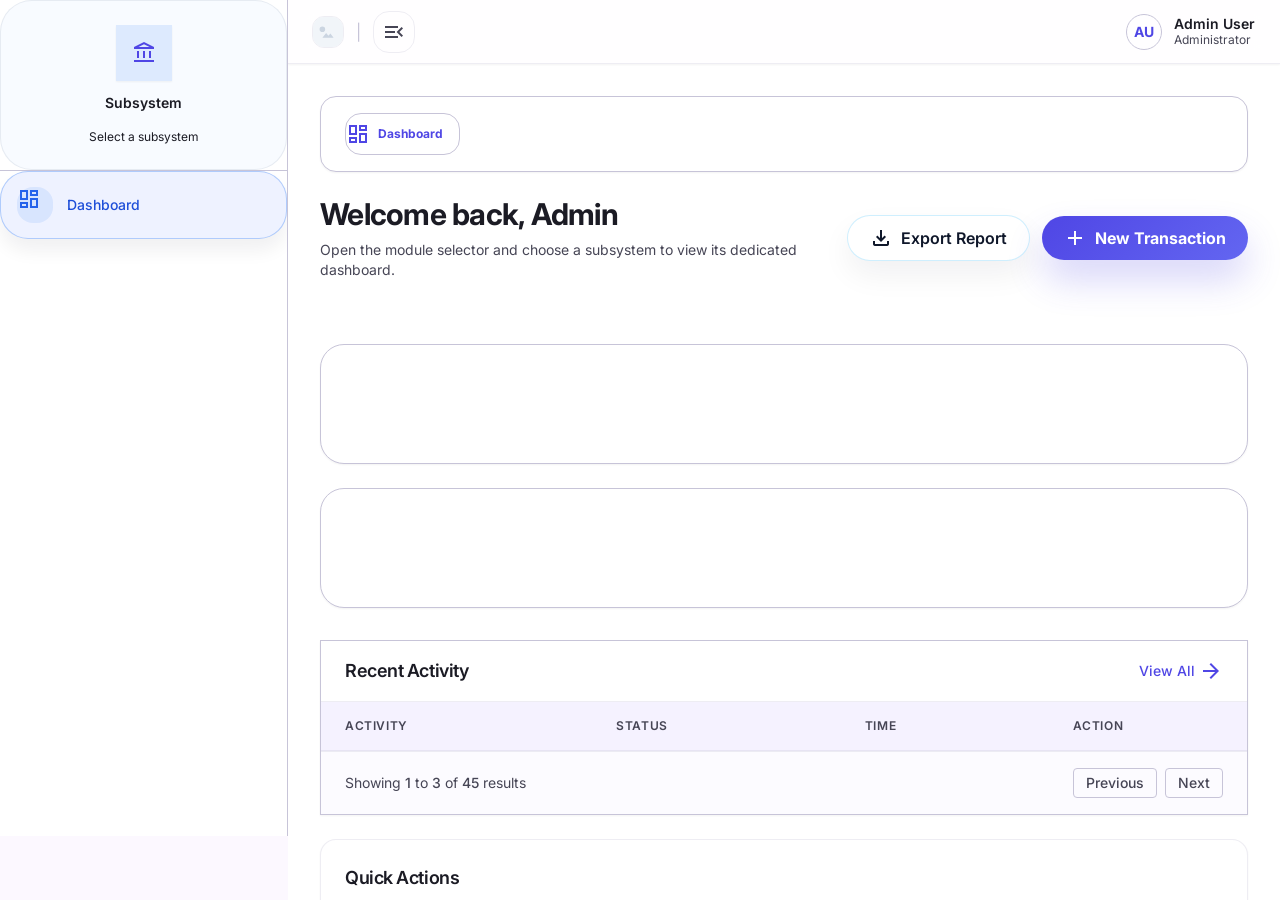
==== commit 53fdc5b6: "done added tigloa and sir roladan suggestion" ====
--- a/dashboard_app_layout/code.html
+++ b/dashboard_app_layout/code.html
@@ -142,13 +142,13 @@
                 <thead>
                     <tr class="bg-surface-container-low/50">
                         <th class="px-6 py-3 text-xs font-semibold text-on-surface-variant uppercase tracking-wider border-b border-outline-variant/30 cursor-pointer hover:bg-surface-container-low transition-colors group">
-                            <div class="flex items-center gap-1">Activity <span class="material-symbols-outlined text-xs opacity-0 group-hover:opacity-100 transition-opacity">arrow_downward</span></div>
+                            <div class="flex items-center justify-between gap-2.5 whitespace-nowrap"><span>Activity</span> <span class="material-symbols-outlined text-[15px] shrink-0 ml-1.5 opacity-0 group-hover:opacity-100 transition-opacity">arrow_downward</span></div>
                         </th>
                         <th class="px-6 py-3 text-xs font-semibold text-on-surface-variant uppercase tracking-wider border-b border-outline-variant/30 cursor-pointer hover:bg-surface-container-low transition-colors group">
-                            <div class="flex items-center gap-1">Status <span class="material-symbols-outlined text-xs opacity-0 group-hover:opacity-100 transition-opacity">arrow_downward</span></div>
+                            <div class="flex items-center justify-between gap-2.5 whitespace-nowrap"><span>Status</span> <span class="material-symbols-outlined text-[15px] shrink-0 ml-1.5 opacity-0 group-hover:opacity-100 transition-opacity">arrow_downward</span></div>
                         </th>
                         <th class="px-6 py-3 text-xs font-semibold text-on-surface-variant uppercase tracking-wider border-b border-outline-variant/30 cursor-pointer hover:bg-surface-container-low transition-colors group">
-                            <div class="flex items-center gap-1">Time <span class="material-symbols-outlined text-xs opacity-0 group-hover:opacity-100 transition-opacity">arrow_downward</span></div>
+                            <div class="flex items-center justify-between gap-2.5 whitespace-nowrap"><span>Time</span> <span class="material-symbols-outlined text-[15px] shrink-0 ml-1.5 opacity-0 group-hover:opacity-100 transition-opacity">arrow_downward</span></div>
                         </th>
                         <th class="px-6 py-3 text-xs font-semibold text-on-surface-variant uppercase tracking-wider border-b border-outline-variant/30">Action</th>
                     </tr>
--- a/app.css
+++ b/app.css
@@ -811,10 +811,11 @@
   display: inline-flex;
   align-items: center;
   justify-content: center;
-  padding: 0.35rem 0.75rem;
-  border-radius: 999px;
+  padding: 4px 14px;
+  border-radius: 9999px;
   font-size: 0.75rem;
-  font-weight: 700;
+  font-weight: 600;
+  white-space: nowrap;
 }
 
 .status-pill-success {
@@ -1381,6 +1382,35 @@
   background: var(--system-bg);
   color: var(--system-color);
   border-color: var(--system-border);
+}
+
+/* Status Badges - Semantic Colors & Breathing Room */
+.status-badge {
+  display: inline-flex;
+  align-items: center;
+  gap: 0.375rem;
+  padding: 4px 14px;
+  border-radius: var(--radius-full);
+  font-size: 0.75rem;
+  font-weight: 600;
+  line-height: 1.25;
+  white-space: nowrap;
+  flex-shrink: 0;
+}
+.status-badge-operational {
+  background-color: var(--layout-bg);
+  color: var(--layout-color);
+  border: 1px solid var(--layout-border);
+}
+.status-badge-maintenance {
+  background-color: var(--system-bg);
+  color: var(--system-color);
+  border: 1px solid var(--system-border);
+}
+.status-badge-archived {
+  background-color: var(--bg-surface-highest);
+  color: var(--text-muted);
+  border: 1px solid transparent;
 }
 
 .card-body {
@@ -1954,6 +1984,7 @@
 .text-outline { color: var(--outline); }
 .text-outline-variant { color: var(--outline-variant); }
 .text-error { color: var(--error); }
+.text-on-error { color: var(--on-error) !important; }
 .text-on-error-container { color: var(--on-error-container); }
 .text-white { color: #ffffff; }
 .text-green-600 { color: #16a34a !important; }
@@ -2192,3 +2223,123 @@
   }
 }
 
+/* ==========================================================================
+   GLOBAL UX MICRO-INTERACTIONS & HOVER DYNAMICS
+   ========================================================================== */
+
+/* Universal Tactile Button Hover & Active UX */
+button,
+.btn,
+a[class*="btn"] {
+  transition: transform 0.18s cubic-bezier(0.16, 1, 0.3, 1),
+              box-shadow 0.18s cubic-bezier(0.16, 1, 0.3, 1),
+              background-color 0.18s ease,
+              border-color 0.18s ease,
+              color 0.18s ease;
+}
+
+button:hover:not(:disabled),
+.btn:hover:not(:disabled),
+a[class*="btn"]:hover {
+  transform: translateY(-1px);
+}
+
+button:active:not(:disabled),
+.btn:active:not(:disabled),
+a[class*="btn"]:active {
+  transform: translateY(0px) scale(0.98);
+}
+
+/* Primary Button Enhanced Hover Glow */
+button[class*="bg-primary"]:hover:not(:disabled),
+.btn-primary:hover:not(:disabled) {
+  box-shadow: 0 8px 18px -4px rgba(79, 70, 229, 0.35);
+}
+
+/* Surface / Neutral Action Button Hover Lift */
+button[class*="bg-surface-container"]:hover:not(:disabled) {
+  box-shadow: 0 4px 10px -2px rgba(27, 27, 36, 0.08);
+}
+
+/* Focus Visible Accessibility Ring for all controls */
+button:focus-visible,
+a:focus-visible,
+input:focus-visible,
+select:focus-visible {
+  outline: 2px solid var(--primary) !important;
+  outline-offset: 2px !important;
+}
+
+/* Table Row Smooth Interactive Hover */
+tbody tr {
+  transition: background-color 0.15s ease;
+}
+tbody tr:hover {
+  background-color: rgba(79, 70, 229, 0.035);
+}
+
+/* Card Interactive Hover Lift & Shadow Depth */
+.dashboard-card,
+.sidebar-subsystem-card {
+  transition: transform 0.22s cubic-bezier(0.16, 1, 0.3, 1),
+              box-shadow 0.22s cubic-bezier(0.16, 1, 0.3, 1),
+              border-color 0.22s ease;
+}
+
+.dashboard-card:hover,
+.sidebar-subsystem-card:hover {
+  transform: translateY(-2px);
+  box-shadow: 0 12px 24px -6px rgba(27, 27, 36, 0.09);
+  border-color: rgba(79, 70, 229, 0.25);
+}
+
+/* Disabled State UX Feedback */
+button:disabled,
+.btn:disabled {
+  cursor: not-allowed !important;
+  opacity: 0.45;
+  transform: none !important;
+  box-shadow: none !important;
+}
+
+/* ==========================================================================
+   BUTTON COMPONENT LIBRARY EXPLICIT HOVER & ACTIVE UTILITIES
+   ========================================================================== */
+.hover\:bg-primary-container:hover {
+  background-color: var(--primary-hover) !important;
+}
+.hover\:text-on-primary-container:hover {
+  color: #ffffff !important;
+}
+.hover\:bg-surface-dim:hover {
+  background-color: #e2e8f0 !important;
+}
+.hover\:brightness-95:hover {
+  filter: brightness(0.94) !important;
+}
+.hover\:bg-error\/90:hover {
+  background-color: rgba(186, 26, 26, 0.9) !important;
+  box-shadow: 0 8px 18px -4px rgba(186, 26, 26, 0.35) !important;
+}
+.hover\:bg-primary\/10:hover {
+  background-color: rgba(79, 70, 229, 0.12) !important;
+}
+.hover\:bg-error\/10:hover {
+  background-color: rgba(186, 26, 26, 0.12) !important;
+}
+.hover\:bg-on-surface\/5:hover {
+  background-color: rgba(27, 27, 36, 0.06) !important;
+}
+
+/* Connected Button Group UX Polish */
+div[role="group"] button {
+  transition: all 0.18s cubic-bezier(0.16, 1, 0.3, 1) !important;
+}
+div[role="group"] button:hover {
+  z-index: 5;
+  transform: translateY(-1px);
+}
+div[role="group"] button:active {
+  transform: translateY(0px) scale(0.99);
+}
+
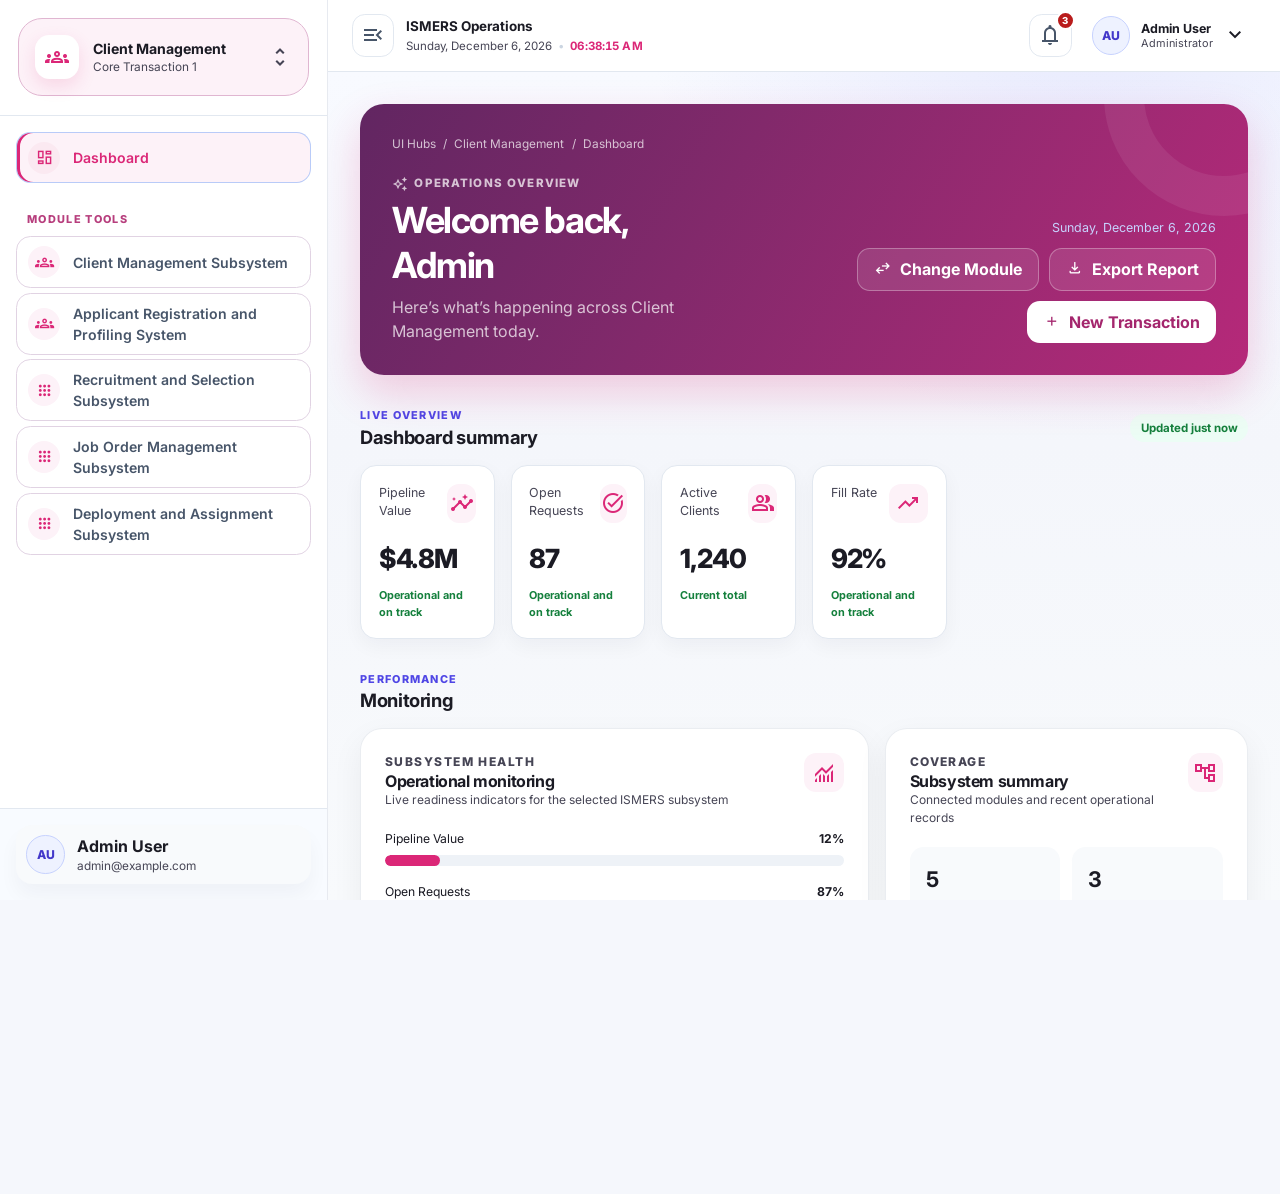
==== commit d9028287: "Enhance ISMERS dashboards and component standards" ====
--- a/dashboard_app_layout/code.html
+++ b/dashboard_app_layout/code.html
@@ -1,318 +1,142 @@
 <!DOCTYPE html>
+<html lang="en">
+<head>
+  <meta charset="utf-8">
+  <meta name="viewport" content="width=device-width, initial-scale=1">
+  <title>ISMERS Dashboard</title>
+  <link rel="stylesheet" href="../app.css?v=3">
+  <link rel="stylesheet" href="dashboard.css?v=1">
+  <script src="../subsystems.js?v=3" defer></script>
+  <script src="dashboard.js?v=11" defer></script>
+</head>
+<body class="dashboard-page">
+  <div id="sidebar-backdrop" class="dash-backdrop" aria-hidden="true"></div>
 
-<html lang="en"><head>
-<link href="../app.css?v=3" rel="stylesheet"/>
-<script src="../subsystems.js?v=2" defer></script>
-<script src="../app.js?v=5" defer></script>
-<script src="dashboard.js?v=5" defer></script>
-<meta charset="utf-8"/>
-<meta content="width=device-width, initial-scale=1.0" name="viewport"/>
-<title>Dashboard</title>
-<link href="https://fonts.googleapis.com/css2?family=Material+Symbols+Outlined:wght,FILL@100..700,0..1&amp;display=swap" rel="stylesheet"/>
-<link href="https://fonts.googleapis.com/css2?family=Inter:wght@400;500;600;700;800;900&amp;family=Public+Sans:wght@400;500;600;700&amp;display=swap" rel="stylesheet"/>
-<link href="https://fonts.googleapis.com/css2?family=Material+Symbols+Outlined:wght,FILL@100..700,0..1&amp;display=swap" rel="stylesheet"/>
-</head>
-<body class="bg-background text-on-background font-body h-screen flex flex-row overflow-hidden">
-<!-- Mobile Backdrop overlay -->
-<div id="sidebar-backdrop" class="fixed top-16 bottom-0 left-0 right-0 md:inset-0 bg-gray-900/50 backdrop-blur-md z-40 hidden md:hidden transition-opacity duration-300 opacity-0"></div>
-<!-- Left Sidebar (Collapsible on Desktop, Slide-over on Mobile) -->
-<aside id="app-sidebar" class="dashboard-sidebar fixed md:static top-16 bottom-0 md:inset-y-0 left-0 z-50 bg-white flex flex-col h-[calc(100vh-4rem)] md:h-full shrink-0 shadow-xl md:shadow-none transition-all duration-300 ease-in-out overflow-hidden w-72 border-r border-slate-200 -translate-x-full md:translate-x-0 opacity-100">
-    <div class="px-5 pt-6 pb-5 border-b border-slate-200">
-        <div class="sidebar-brand-card rounded-[2rem] p-6 flex flex-col items-center text-center gap-3">
-            <span class="sidebar-brand-icon inline-flex items-center justify-center w-14 h-14 rounded-[1.75rem] bg-slate-100 text-primary text-2xl shadow-sm">
-                <span class="material-symbols-outlined">account_balance</span>
-            </span>
-            <p id="sidebar-brand-title" class="text-sm font-semibold text-slate-950 truncate">Subsystem</p>
-            <p id="sidebar-brand-category" class="text-xs text-slate-500 mt-1 truncate">Select a subsystem</p>
+  <aside id="app-sidebar" class="dashboard-sidebar" aria-label="Primary navigation">
+    <div class="sidebar-brand">
+      <button id="module-selector-trigger" class="sidebar-brand-card" type="button" aria-haspopup="dialog" aria-label="Change module">
+        <span class="sidebar-brand-icon material-symbols-outlined" aria-hidden="true">calendar_month</span>
+        <span class="sidebar-brand-copy">
+          <strong id="sidebar-brand-title">Client Management</strong>
+          <small id="sidebar-brand-category">Core Transaction 1</small>
+        </span>
+        <span class="material-symbols-outlined sidebar-brand-change" aria-hidden="true">unfold_more</span>
+      </button>
+    </div>
+    <nav class="sidebar-nav" aria-label="Dashboard navigation">
+      <a id="sidebar-dashboard-link" class="sidebar-main-link active" href="#dashboard-content" aria-current="page" data-tooltip="Dashboard">
+        <span class="sidebar-main-link-icon material-symbols-outlined" aria-hidden="true">dashboard</span>
+        <span class="sidebar-label">Dashboard</span>
+      </a>
+      <div id="sidebar-subsystem-nav-panel" class="sidebar-subsystem-nav-panel">
+        <p class="sidebar-section-label sidebar-label">Module tools</p>
+        <nav id="sidebar-subsystem-modules-nav" class="sidebar-subsystem-modules" aria-label="Module tools"></nav>
+      </div>
+    </nav>
+    <div class="sidebar-profile-footer">
+      <button class="sidebar-profile-card" type="button" data-profile-action="View Profile" data-tooltip="Admin User">
+        <span class="profile-avatar">AU</span>
+        <span class="sidebar-profile-copy sidebar-label"><strong>Admin User</strong><small>admin@example.com</small></span>
+      </button>
+    </div>
+  </aside>
+
+  <div class="dashboard-frame">
+    <header class="dashboard-topbar">
+      <div class="topbar-start">
+        <button id="desktop-sidebar-toggle" class="icon-button" type="button" aria-controls="app-sidebar" aria-expanded="true" aria-label="Collapse sidebar">
+          <span id="sidebar-toggle-icon" class="material-symbols-outlined" aria-hidden="true">menu_open</span>
+        </button>
+        <div class="topbar-context">
+          <strong>ISMERS Operations</strong>
+          <span class="topbar-datetime"><span id="current-date"></span><span aria-hidden="true">•</span><time id="current-time" datetime="">--:--:-- --</time></span>
         </div>
-    </div>
-    <nav class="flex-1 overflow-y-auto px-5 py-6 space-y-3">
-        <a id="sidebar-dashboard-link" class="sidebar-main-link active" href="#">
-            <span class="sidebar-main-link-icon material-symbols-outlined">dashboard</span>
-            <span class="font-label font-medium text-sm">Dashboard</span>
-        </a>
-        <div id="sidebar-subsystem-nav-panel" class="sidebar-subsystem-nav-panel">
-            <nav id="sidebar-subsystem-modules-nav" class="sidebar-subsystem-modules"></nav>
+      </div>
+      <div class="topbar-actions">
+        <div class="dropdown-wrap">
+          <button id="notification-toggle" class="icon-button notification-button" type="button" aria-expanded="false" aria-controls="notification-menu" aria-label="Notifications, 3 unread">
+            <span class="material-symbols-outlined" aria-hidden="true">notifications</span><span class="notification-dot">3</span>
+          </button>
+          <div id="notification-menu" class="dash-dropdown notification-menu" role="menu" hidden>
+            <div class="dropdown-heading"><strong>Notifications</strong><button type="button" id="mark-read">Mark all read</button></div>
+            <button type="button" role="menuitem" class="notification-item"><span class="notice-icon warning material-symbols-outlined">warning</span><span><strong>Schedule conflict detected</strong><small>BSIT 3A · 8 minutes ago</small></span></button>
+            <button type="button" role="menuitem" class="notification-item"><span class="notice-icon material-symbols-outlined">meeting_room</span><span><strong>Room 202 is available</strong><small>Today at 1:00 PM</small></span></button>
+            <button type="button" role="menuitem" class="notification-item"><span class="notice-icon success material-symbols-outlined">task_alt</span><span><strong>Schedule approved</strong><small>BSCS 2B · Yesterday</small></span></button>
+          </div>
         </div>
-</aside>
-<!-- Main Content Wrapper -->
-<div class="flex-1 flex flex-col h-full overflow-hidden relative">
-<!-- TopNavBar (Adapted from JSON) -->
-<header class="bg-surface/80 backdrop-blur-md shadow-sm border-b border-outline-variant/30 flex justify-between items-center h-16 px-6 w-full z-30 shrink-0">
-<div class="flex items-center gap-3">
-<!-- Small Logo and Separator (Responsive across all screen sizes) -->
-<img src="data:image/svg+xml,%3Csvg xmlns='http://www.w3.org/2000/svg' width='32' height='32' viewBox='0 0 32 32'%3E%3Crect width='32' height='32' rx='8' fill='%23f1f5f9'/%3E%3Cpath d='M10 16a3 3 0 1 1 0-6 3 3 0 0 1 0 6zm12 6H10l4-5 2.5 3 2-2.5 3.5 4.5z' fill='%23cbd5e1'/%3E%3C/svg%3E" alt="Logo" class="w-8 h-8 rounded-lg object-cover border border-outline-variant/30 shadow-2xs shrink-0">
-<span class="text-outline-variant font-light select-none">|</span>
-<!-- Responsive Sidebar Toggle Button -->
-<button id="desktop-sidebar-toggle" type="button" class="flex items-center justify-center p-2 rounded-xl text-on-surface-variant hover:text-on-surface hover:bg-surface-container-low focus:outline-none transition border border-outline-variant/30 shrink-0 min-w-[2.5rem] min-h-[2.5rem]" title="Close Sidebar">
-<span class="material-symbols-outlined text-xl" id="sidebar-toggle-icon">menu_open</span>
-</button>
-</div>
+        <div class="dropdown-wrap">
+          <button id="profile-dropdown-toggle" class="profile-toggle" type="button" aria-expanded="false" aria-controls="profile-dropdown-menu">
+            <span class="profile-avatar">AU</span><span class="profile-meta"><strong>Admin User</strong><small>Administrator</small></span><span class="material-symbols-outlined">expand_more</span>
+          </button>
+          <div id="profile-dropdown-menu" class="dash-dropdown profile-menu" role="menu" hidden>
+            <button type="button" role="menuitem" data-profile-action="View Profile"><span class="material-symbols-outlined">person</span>View Profile</button>
+            <button type="button" role="menuitem" data-profile-action="Account Settings"><span class="material-symbols-outlined">settings</span>Account Settings</button>
+            <button type="button" role="menuitem" id="sign-out-action" class="danger-menu-item"><span class="material-symbols-outlined">logout</span>Sign Out</button>
+          </div>
+        </div>
+      </div>
+    </header>
 
-<!-- Right Side: Profile Dropdown -->
-<div class="relative flex items-center">
-<button id="profile-dropdown-toggle" type="button" class="flex items-center gap-3 p-1.5 rounded-full hover:bg-surface-container-low transition-colors focus:outline-none border border-transparent hover:border-outline-variant/30 cursor-pointer" aria-expanded="false" title="Account Menu">
-<div class="w-9 h-9 rounded-full bg-primary-container/30 border border-primary/20 flex items-center justify-center text-primary font-bold text-sm shadow-2xs shrink-0">
-AU
-</div>
-<div class="hidden md:flex flex-col text-left mr-1">
-<span class="font-label font-semibold text-sm text-on-surface leading-tight">Admin User</span>
-<span class="text-xs text-on-surface-variant font-light">Administrator</span>
-</div>
-<span class="material-symbols-outlined text-on-surface-variant text-sm hidden sm:inline-block">expand_more</span>
-</button>
+    <main id="dashboard-content" class="dashboard-main" tabindex="-1">
+      <div class="dashboard-container">
+        <section class="dashboard-welcome" aria-labelledby="dashboard-heading">
+          <div class="welcome-copy">
+            <nav class="dashboard-breadcrumb" aria-label="Breadcrumb"><a href="../index.html">UI Hubs</a><span>/</span><span id="breadcrumb-category">Client Management</span><span>/</span><span aria-current="page">Dashboard</span></nav>
+            <p class="welcome-kicker"><span class="material-symbols-outlined">auto_awesome</span>Operations overview</p>
+            <h1 id="dashboard-heading">Welcome back, Admin</h1>
+            <p id="dashboard-copy">Here’s what’s happening in Client Management today.</p>
+          </div>
+          <div class="welcome-actions">
+            <span id="welcome-date" class="welcome-date"></span>
+            <button id="change-module" class="button button-ghost" type="button"><span class="material-symbols-outlined">swap_horiz</span>Change Module</button>
+            <button id="export-report" class="button button-ghost" type="button"><span class="material-symbols-outlined">download</span>Export Report</button>
+            <button id="new-transaction" class="button button-light" type="button"><span class="material-symbols-outlined">add</span>New Transaction</button>
+          </div>
+        </section>
 
-<!-- Profile Dropdown Menu Container -->
-<div id="profile-dropdown-menu" class="absolute right-0 top-14 w-60 bg-surface rounded-2xl shadow-xl border border-outline-variant/30 py-2 z-50 transition-all duration-200 hidden opacity-0 scale-95 origin-top-right">
-<div class="px-4 py-3 border-b border-outline-variant/20 md:hidden">
-<p class="text-sm font-semibold text-on-surface">Admin User</p>
-<p class="text-xs text-on-surface-variant truncate">admin@example.com</p>
-</div>
-<div class="px-4 py-2 hidden md:block">
-<p class="text-xs font-medium text-on-surface-variant uppercase tracking-wider">Account</p>
-</div>
-<a href="#" class="flex items-center gap-3 px-4 py-2.5 text-sm text-on-surface hover:bg-surface-container-low hover:text-primary transition-colors">
-<span class="material-symbols-outlined text-lg text-on-surface-variant">person</span>
-<span class="font-medium">My Profile</span>
-</a>
-<a href="#" class="flex items-center gap-3 px-4 py-2.5 text-sm text-on-surface hover:bg-surface-container-low hover:text-primary transition-colors">
-<span class="material-symbols-outlined text-lg text-on-surface-variant">manage_accounts</span>
-<span class="font-medium">Account Settings</span>
-</a>
-<a href="#" class="flex items-center gap-3 px-4 py-2.5 text-sm text-on-surface hover:bg-surface-container-low hover:text-primary transition-colors">
-<span class="material-symbols-outlined text-lg text-on-surface-variant">notifications</span>
-<span class="font-medium">Notifications</span>
-</a>
-<div class="my-1 border-t border-outline-variant/20"></div>
-<a href="#" onclick="openDashboardModal('dash-logout-modal'); return false;" class="flex items-center gap-3 px-4 py-2.5 text-sm text-red-600 hover:bg-red-50 transition-colors font-medium cursor-pointer">
-<span class="material-symbols-outlined text-lg">logout</span>
-<span>Log Out</span>
-</a>
-</div>
-</div>
-</header>
-<!-- Main Scrollable Area -->
-<main class="flex-1 overflow-y-auto bg-surface-container-lowest p-6 md:p-8">
-<div class="max-w-7xl mx-auto space-y-8">
-<div class="flex flex-col gap-6">
-    <!-- Enterprise Dynamic Breadcrumb Standard Bar (Multi-Module Compatible) -->
-    <div class="bg-surface-container-lowest rounded-xl sm:rounded-2xl border border-outline-variant/60 shadow-sm p-4 sm:px-6 sm:py-4.5 flex flex-col md:flex-row md:items-center justify-between gap-4 w-full max-w-full">
-        <nav aria-label="Breadcrumb" class="flex flex-wrap items-center gap-2 sm:gap-3 min-w-0">
-            <!-- Active Synchronized View -->
-            <div class="inline-flex items-center gap-2 px-3.5 py-2 rounded-xl bg-primary/10 text-primary text-xs sm:text-sm font-bold border border-primary/20 shadow-2xs">
-                <span class="material-symbols-outlined text-[20px] fill">dashboard</span>
-                <span>Dashboard</span>
-                <span class="h-2 w-2 rounded-full bg-emerald-500 animate-pulse" title="Live Synchronized View"></span>
+        <section aria-labelledby="summary-title">
+          <div class="section-heading"><div><p class="section-eyebrow">Live overview</p><h2 id="summary-title">Dashboard summary</h2></div><span id="data-status" class="data-status" role="status">Updated just now</span></div>
+          <div id="dashboard-stats-grid" class="stats-grid" aria-live="polite"></div>
+        </section>
+
+        <section aria-labelledby="monitoring-title">
+          <div class="section-heading"><div><p class="section-eyebrow">Performance</p><h2 id="monitoring-title">Monitoring</h2></div></div>
+          <div id="dashboard-charts" class="monitoring-grid">
+            <article id="dashboard-chart-overview" class="dashboard-card"></article>
+            <article id="dashboard-chart-breakdown" class="dashboard-card"></article>
+          </div>
+        </section>
+
+        <div class="dashboard-lower-grid">
+          <section class="dashboard-activity-card" aria-labelledby="activity-title">
+            <div class="card-heading"><div><p class="section-eyebrow">Audit trail</p><h2 id="activity-title">Recent Activity</h2></div><button id="activity-view-all" class="text-button" type="button">View All <span class="material-symbols-outlined">arrow_forward</span></button></div>
+            <div id="activity-state" class="component-state" role="status" hidden></div>
+            <div id="activity-table-wrap" class="activity-table-wrap">
+              <table class="activity-table">
+                <thead><tr><th scope="col">Activity</th><th scope="col">Status</th><th scope="col">Timestamp</th><th scope="col"><span class="sr-only">Actions</span></th></tr></thead>
+                <tbody id="dashboard-activity-tbody"></tbody>
+              </table>
             </div>
-        </nav>
-    </div>
-    <div class="flex flex-col sm:flex-row sm:items-center justify-between gap-4 w-full">
-        <div>
-            <h1 class="text-3xl font-headline font-bold text-on-surface" id="dashboard-heading">Welcome back, Admin</h1>
-            <p class="text-on-surface-variant text-sm mt-2" id="dashboard-copy">Here’s what’s happening in Financial Management today.</p>
+            <div class="activity-footer"><p id="activity-count"></p><div class="pagination"><button id="activity-prev" type="button">Previous</button><span id="activity-page" aria-live="polite"></span><button id="activity-next" type="button">Next</button></div></div>
+          </section>
+
+          <section id="dashboard-quick-actions" class="dashboard-quick-card" aria-labelledby="quick-title">
+            <div class="card-heading"><div><p class="section-eyebrow">Shortcuts</p><h2 id="quick-title">Quick Actions</h2></div></div>
+            <div id="dashboard-quick-actions-list" class="quick-action-grid"></div>
+          </section>
         </div>
-        <div class="flex flex-wrap items-center justify-start sm:justify-end gap-3 shrink-0">
-            <button id="export-report" class="btn-secondary dashboard-action-button m-0">
-                <span class="material-symbols-outlined">file_download</span>
-                Export Report
-            </button>
-            <button id="new-transaction" class="btn-primary dashboard-action-button m-0">
-                <span class="material-symbols-outlined">add</span>
-                New Transaction
-            </button>
-        </div>
-    </div>
-</div>
-<!-- Stat Cards Grid -->
-<div id="dashboard-stats-grid" class="grid grid-cols-1 sm:grid-cols-2 lg:grid-cols-4 gap-6"></div>
-<div id="dashboard-charts" class="grid grid-cols-1 lg:grid-cols-[1.8fr_1fr] gap-6">
-    <div id="dashboard-chart-overview" class="dashboard-card bg-white shadow-sm border border-slate-200"></div>
-    <div id="dashboard-chart-breakdown" class="dashboard-card bg-white shadow-sm border border-slate-200"></div>
-</div>
-<div class="grid grid-cols-1 xl:grid-cols-[2.5fr_1fr] gap-6">
-    <div class="bg-white rounded-[1.75rem] shadow-sm border border-slate-200 overflow-hidden">
-        <div class="px-6 py-4 border-b border-outline-variant/30 flex justify-between items-center">
-            <h2 class="text-lg font-headline font-semibold text-on-surface">Recent Activity</h2>
-            <button class="text-sm font-medium text-primary hover:text-on-primary-fixed-variant transition-colors flex items-center gap-1">
-                View All <span class="material-symbols-outlined text-sm">arrow_forward</span>
-            </button>
-        </div>
-        <div class="overflow-x-auto">
-            <table class="w-full text-left border-collapse">
-                <thead>
-                    <tr class="bg-surface-container-low/50">
-                        <th class="px-6 py-3 text-xs font-semibold text-on-surface-variant uppercase tracking-wider border-b border-outline-variant/30 cursor-pointer hover:bg-surface-container-low transition-colors group">
-                            <div class="flex items-center justify-between gap-2.5 whitespace-nowrap"><span>Activity</span> <span class="material-symbols-outlined text-[15px] shrink-0 ml-1.5 opacity-0 group-hover:opacity-100 transition-opacity">arrow_downward</span></div>
-                        </th>
-                        <th class="px-6 py-3 text-xs font-semibold text-on-surface-variant uppercase tracking-wider border-b border-outline-variant/30 cursor-pointer hover:bg-surface-container-low transition-colors group">
-                            <div class="flex items-center justify-between gap-2.5 whitespace-nowrap"><span>Status</span> <span class="material-symbols-outlined text-[15px] shrink-0 ml-1.5 opacity-0 group-hover:opacity-100 transition-opacity">arrow_downward</span></div>
-                        </th>
-                        <th class="px-6 py-3 text-xs font-semibold text-on-surface-variant uppercase tracking-wider border-b border-outline-variant/30 cursor-pointer hover:bg-surface-container-low transition-colors group">
-                            <div class="flex items-center justify-between gap-2.5 whitespace-nowrap"><span>Time</span> <span class="material-symbols-outlined text-[15px] shrink-0 ml-1.5 opacity-0 group-hover:opacity-100 transition-opacity">arrow_downward</span></div>
-                        </th>
-                        <th class="px-6 py-3 text-xs font-semibold text-on-surface-variant uppercase tracking-wider border-b border-outline-variant/30">Action</th>
-                    </tr>
-                </thead>
-                <tbody id="dashboard-activity-tbody" class="divide-y divide-outline-variant/20"></tbody>
-            </table>
-        </div>
-        <div class="px-6 py-4 border-t border-outline-variant/30 flex items-center justify-between bg-surface-container-low/30">
-            <p class="text-sm text-on-surface-variant">Showing <span class="font-medium">1</span> to <span class="font-medium">3</span> of <span class="font-medium">45</span> results</p>
-            <div class="flex gap-2">
-                <button class="px-3 py-1 rounded border border-outline-variant/50 text-sm font-medium text-on-surface-variant hover:bg-surface-variant transition-colors disabled:opacity-50">Previous</button>
-                <button class="px-3 py-1 rounded border border-outline-variant/50 text-sm font-medium text-on-surface-variant hover:bg-surface-variant transition-colors">Next</button>
-            </div>
-        </div>
-    </div>
-    <div id="dashboard-quick-actions" class="bg-surface rounded-xl shadow-sm border border-outline-variant/30 p-6">
-        <div class="flex items-center justify-between mb-4">
-            <h2 class="text-lg font-headline font-semibold text-on-surface">Quick Actions</h2>
-        </div>
-        <div id="dashboard-quick-actions-list" class="space-y-3"></div>
-    </div>
-</div>
-</div>
-<!-- Footer from JSON -->
-<footer class="mt-12 w-full py-8 border-t border-outline-variant/30 flex flex-col md:flex-row justify-between items-center gap-4 text-label-sm">
-<div class="flex items-center gap-2">
-<span class="text-lg font-headline font-bold text-on-surface">Dashboard</span>
-<span class="text-on-surface-variant">© 2026 Dashboard Application. All rights reserved.</span>
-</div>
-<div class="flex gap-4">
-<a class="text-on-surface-variant hover:underline hover:text-primary transition-colors" href="#">Privacy Policy</a>
-<a class="text-on-surface-variant hover:underline hover:text-primary transition-colors" href="#">Terms of Service</a>
-<a class="text-on-surface-variant hover:underline hover:text-primary transition-colors" href="#">Github</a>
-<a class="text-on-surface-variant hover:underline hover:text-primary transition-colors" href="#">Support</a>
-</div>
-</footer>
-</main>
-</div>
 
-<!-- Dashboard Confirmation Modals -->
-<div id="dash-delete-modal" class="fixed inset-0 z-50 flex items-center justify-center p-4 bg-gray-900/60 backdrop-blur-sm hidden opacity-0 transition-opacity duration-200" onclick="if(event.target.id==='dash-delete-modal') closeDashboardModal('dash-delete-modal')">
-<div class="bg-surface rounded-3xl max-w-md w-full p-6 md:p-7 shadow-2xl border border-outline-variant/30 relative transform scale-95 transition-transform duration-200" onclick="event.stopPropagation()">
-<button type="button" onclick="closeDashboardModal('dash-delete-modal')" class="absolute top-5 right-5 p-1.5 rounded-full text-on-surface-variant hover:text-on-surface hover:bg-surface-container-low transition-colors" title="Close modal">
-<span class="material-symbols-outlined text-xl">close</span>
-</button>
-<div class="flex items-center gap-3 mb-5">
-<div class="w-12 h-12 rounded-2xl bg-red-100 border border-red-200 flex items-center justify-center text-red-600 shrink-0">
-<span class="material-symbols-outlined text-2xl">delete_forever</span>
-</div>
-<div>
-<h3 class="text-lg font-headline font-bold text-on-surface">Delete User Record</h3>
-<p class="text-xs text-on-surface-variant">Permanent action &bull; Revoke access</p>
-</div>
-</div>
-<p class="text-sm text-on-surface leading-relaxed mb-6">
-Are you sure you want to delete the account for <strong id="delete-target-name" class="font-semibold text-red-600">Sarah Jenkins</strong>? All historical logs and permissions will be purged.
-</p>
-<div class="flex justify-end gap-3 pt-4 border-t border-outline-variant/20">
-<button type="button" onclick="closeDashboardModal('dash-delete-modal')" class="px-4 py-2 rounded-xl border border-outline-variant/50 text-on-surface font-medium text-sm hover:bg-surface-container-low transition-colors cursor-pointer">
-Cancel
-</button>
-<button type="button" onclick="confirmDashboardAction('dash-delete-modal', 'User record deleted successfully!')" class="flex items-center gap-1.5 px-5 py-2 rounded-xl bg-red-600 hover:bg-red-700 text-white font-semibold text-sm shadow-md shadow-red-600/20 transition-all cursor-pointer">
-<span class="material-symbols-outlined text-base">delete</span>
-<span>Delete Permanently</span>
-</button>
-</div>
-</div>
-</div>
+        <footer class="dashboard-footer"><p><strong>ISMERS Dashboard</strong> © <span id="footer-year"></span> Enterprise Operations.</p><nav aria-label="Footer"><button type="button" data-demo="Privacy Policy">Privacy</button><button type="button" data-demo="Help Center">Help Center</button><button type="button" data-demo="Support">Support</button></nav></footer>
+      </div>
+    </main>
+  </div>
 
-<div id="dash-logout-modal" class="fixed inset-0 z-50 flex items-center justify-center p-4 bg-gray-900/60 backdrop-blur-sm hidden opacity-0 transition-opacity duration-200" onclick="if(event.target.id==='dash-logout-modal') closeDashboardModal('dash-logout-modal')">
-<div class="bg-surface rounded-3xl max-w-sm w-full p-6 shadow-2xl border border-outline-variant/30 relative transform scale-95 transition-transform duration-200 text-center" onclick="event.stopPropagation()">
-<button type="button" onclick="closeDashboardModal('dash-logout-modal')" class="absolute top-4 right-4 p-1.5 rounded-full text-on-surface-variant hover:text-on-surface hover:bg-surface-container-low transition-colors" title="Close modal">
-<span class="material-symbols-outlined text-xl">close</span>
-</button>
-<div class="w-14 h-14 shrink-0 rounded-full bg-surface-container-high border border-outline-variant/40 flex items-center justify-center text-on-surface mx-auto mb-4">
-<span class="material-symbols-outlined text-3xl text-on-surface-variant">logout</span>
-</div>
-<h3 class="text-xl font-headline font-bold text-on-surface mb-2">Sign Out of Session?</h3>
-<p class="text-sm text-on-surface-variant leading-relaxed mb-6">
-Are you sure you want to log out of your current administration session?
-</p>
-<div class="flex gap-3">
-<button type="button" onclick="closeDashboardModal('dash-logout-modal')" class="flex-1 px-4 py-2.5 rounded-xl border border-outline-variant/50 text-on-surface font-medium text-sm hover:bg-surface-container-low transition-colors cursor-pointer">
-Cancel
-</button>
-<button type="button" onclick="confirmDashboardAction('dash-logout-modal', 'Signed out successfully.')" class="flex-1 px-4 py-2.5 rounded-xl bg-red-600 hover:bg-red-700 text-white font-semibold text-sm shadow-md shadow-red-600/20 transition-all cursor-pointer">
-Sign Out
-</button>
-</div>
-</div>
-</div>
-
-<div id="dash-toast-container" class="fixed bottom-6 right-6 z-50 flex flex-col gap-2 pointer-events-none"></div>
-
-<script>
-function openDashboardModal(modalId, targetName) {
-    if (targetName && document.getElementById('delete-target-name')) {
-        document.getElementById('delete-target-name').textContent = targetName;
-    }
-    const modal = document.getElementById(modalId);
-    if (!modal) return;
-    modal.classList.remove('hidden');
-    void modal.offsetWidth;
-    modal.classList.remove('opacity-0');
-    modal.classList.add('opacity-100');
-    const box = modal.firstElementChild;
-    if (box) {
-        box.classList.remove('scale-95');
-        box.classList.add('scale-100');
-    }
-    document.body.style.overflow = 'hidden';
-}
-
-function closeDashboardModal(modalId) {
-    const modal = document.getElementById(modalId);
-    if (!modal) return;
-    modal.classList.remove('opacity-100');
-    modal.classList.add('opacity-0');
-    const box = modal.firstElementChild;
-    if (box) {
-        box.classList.remove('scale-100');
-        box.classList.add('scale-95');
-    }
-    setTimeout(() => {
-        modal.classList.add('hidden');
-        document.body.style.overflow = '';
-    }, 200);
-}
-
-function confirmDashboardAction(modalId, toastMessage) {
-    closeDashboardModal(modalId);
-    const container = document.getElementById('dash-toast-container');
-    if (!container) return;
-    const toast = document.createElement('div');
-    toast.className = 'bg-surface text-on-surface px-5 py-3.5 rounded-2xl shadow-xl border border-outline-variant/40 flex items-center gap-3 transform translate-y-4 opacity-0 transition-all duration-300 pointer-events-auto';
-    toast.innerHTML = `
-        <div class="w-7 h-7 rounded-full bg-green-100 text-green-700 flex items-center justify-center shrink-0">
-            <span class="material-symbols-outlined text-sm font-bold">check</span>
-        </div>
-        <span class="text-sm font-medium">${toastMessage}</span>
-    `;
-    container.appendChild(toast);
-    void toast.offsetWidth;
-    toast.classList.remove('translate-y-4', 'opacity-0');
-    setTimeout(() => {
-        toast.classList.add('translate-y-4', 'opacity-0');
-        setTimeout(() => toast.remove(), 300);
-    }, 3500);
-}
-
-document.addEventListener('keydown', (e) => {
-    if (e.key === 'Escape') {
-        ['dash-delete-modal', 'dash-logout-modal'].forEach(id => {
-            const modal = document.getElementById(id);
-            if (modal && !modal.classList.contains('hidden')) {
-                closeDashboardModal(id);
-            }
-        });
-    }
-});
-</script>
-</body></html>
-
-
-
-
-
+  <div id="module-modal" class="dash-modal" role="dialog" aria-modal="true" aria-labelledby="module-modal-title" hidden>
+    <div class="modal-panel modal-wide"><div class="modal-header"><div><p class="section-eyebrow">Workspace</p><h2 id="module-modal-title">Choose a module</h2><p>Select an area to update this dashboard.</p></div><button class="icon-button" type="button" data-close-modal aria-label="Close module selector"><span class="material-symbols-outlined">close</span></button></div><div id="module-grid" class="module-grid"></div></div>
+  </div>
+  <div id="action-modal" class="dash-modal" role="dialog" aria-modal="true" aria-labelledby="action-modal-title" hidden>
+    <div class="modal-panel"><div class="modal-header"><div><p class="section-eyebrow">Demo action</p><h2 id="action-modal-title">Action</h2></div><button class="icon-button" type="button" data-close-modal aria-label="Close dialog"><span class="material-symbols-outlined">close</span></button></div><div id="action-modal-body" class="modal-body"></div><div class="modal-actions"><button class="button button-secondary" type="button" data-close-modal>Cancel</button><button id="action-confirm" class="button button-primary" type="button">Continue</button></div></div>
+  </div>
+  <div id="dash-toast-container" class="toast-container" aria-live="polite" aria-atomic="true"></div>
+</body>
+</html>
--- a/app.css
+++ b/app.css
@@ -571,25 +571,17 @@
   gap: 1rem;
 }
 
-.module-card h3 {
+.module-card h3,
+.dashboard-card h3 {
   color: #f8fafc;
   font-size: 1.15rem;
   margin: 0;
 }
 
-.dashboard-card h3 {
-  color: #0f172a;
-  font-size: 1.15rem;
-  margin: 0;
-}
-
 .module-card p,
+.dashboard-card p,
 .module-list li {
   color: rgba(226, 232, 255, 0.88);
-}
-
-.dashboard-card p {
-  color: #475569;
 }
 
 .module-list {
@@ -690,14 +682,9 @@
 }
 
 .dashboard-action-button {
-  display: inline-flex;
-  align-items: center;
-  justify-content: center;
-  gap: 0.5rem;
-  min-height: 2.75rem;
-  border-radius: 999px;
-  padding: 0.65rem 1.35rem;
-  margin: 0;
+  min-height: 3rem;
+  border-radius: 1.5rem;
+  padding: 0.95rem 1.5rem;
 }
 
 .dashboard-chart-header {
@@ -811,11 +798,10 @@
   display: inline-flex;
   align-items: center;
   justify-content: center;
-  padding: 4px 14px;
-  border-radius: 9999px;
+  padding: 0.35rem 0.75rem;
+  border-radius: 999px;
   font-size: 0.75rem;
-  font-weight: 600;
-  white-space: nowrap;
+  font-weight: 700;
 }
 
 .status-pill-success {
@@ -1080,78 +1066,41 @@
   display: flex;
   align-items: center;
   justify-content: space-between;
-  gap: 0.75rem;
+  gap: 1rem;
   flex-wrap: wrap;
-  margin-top: auto;
-  padding-top: 1.25rem;
-  border-top: 1px solid rgba(226, 232, 240, 0.8);
-}
-
-.subsystem-card-meta .btn-view {
-  display: inline-flex;
-  align-items: center;
-  gap: 0.35rem;
-  padding: 0.55rem 0.85rem;
-  font-size: 0.8rem;
-  border-radius: 0.75rem;
 }
 
 .subsystem-card-count {
   color: #475569;
   font-weight: 700;
-  font-size: 0.85rem;
+  font-size: 0.9rem;
 }
 
 .subsystem-module-list {
-  display: flex;
-  flex-direction: column;
-  gap: 0.6rem;
-  margin: 1.25rem 0 1.5rem;
-  flex-grow: 1;
+  display: grid;
+  grid-template-columns: repeat(2, minmax(0, 1fr));
+  gap: 0.85rem;
+  margin-top: 1.25rem;
+}
+
+@media (max-width: 860px) {
+  .subsystem-module-list {
+    grid-template-columns: 1fr;
+  }
 }
 
 .module-chip {
-  display: flex;
-  align-items: flex-start;
-  gap: 0.65rem;
-  padding: 0.65rem 0.85rem;
-  border-radius: 0.75rem;
-  background: #f8fafc;
-  color: #1e293b;
+  display: inline-flex;
+  align-items: center;
+  justify-content: center;
+  padding: 0.65rem 1rem;
+  border-radius: 999px;
+  background: rgba(59, 130, 246, 0.14);
+  color: #1d4ed8;
   font-size: 0.82rem;
-  font-weight: 500;
-  line-height: 1.35;
-  border: 1px solid #e2e8f0;
-  transition: all 0.2s cubic-bezier(0.16, 1, 0.3, 1);
-  text-align: left;
-  box-shadow: 0 1px 2px rgba(0, 0, 0, 0.02);
-}
-
-.module-chip:hover {
-  background: #eff6ff;
-  color: #1d4ed8;
-  border-color: #bfdbfe;
-  transform: translateX(4px);
-  box-shadow: 0 4px 12px rgba(59, 130, 246, 0.08);
-}
-
-.module-chip-icon {
-  display: inline-flex;
-  align-items: center;
-  justify-content: center;
-  width: 1.5rem;
-  height: 1.5rem;
-  border-radius: 0.5rem;
-  background: rgba(59, 130, 246, 0.12);
-  color: #2563eb;
-  flex-shrink: 0;
-  font-size: 16px;
-  margin-top: -0.05rem;
-}
-
-.module-chip-text {
-  flex-grow: 1;
-  word-break: break-word;
+  line-height: 1.4;
+  border: 1px solid rgba(59, 130, 246, 0.16);
+  box-shadow: 0 8px 18px rgba(59, 130, 246, 0.06);
 }
 
 .subsystem-detail {
@@ -1382,35 +1331,6 @@
   background: var(--system-bg);
   color: var(--system-color);
   border-color: var(--system-border);
-}
-
-/* Status Badges - Semantic Colors & Breathing Room */
-.status-badge {
-  display: inline-flex;
-  align-items: center;
-  gap: 0.375rem;
-  padding: 4px 14px;
-  border-radius: var(--radius-full);
-  font-size: 0.75rem;
-  font-weight: 600;
-  line-height: 1.25;
-  white-space: nowrap;
-  flex-shrink: 0;
-}
-.status-badge-operational {
-  background-color: var(--layout-bg);
-  color: var(--layout-color);
-  border: 1px solid var(--layout-border);
-}
-.status-badge-maintenance {
-  background-color: var(--system-bg);
-  color: var(--system-color);
-  border: 1px solid var(--system-border);
-}
-.status-badge-archived {
-  background-color: var(--bg-surface-highest);
-  color: var(--text-muted);
-  border: 1px solid transparent;
 }
 
 .card-body {
@@ -1603,59 +1523,36 @@
   display: flex;
   align-items: center;
   justify-content: flex-start;
-  gap: 0.85rem;
+  gap: 0.9rem;
   width: 100%;
-  padding: 0.75rem 0.95rem;
-  background: transparent;
-  border: 1px solid transparent;
-  border-radius: 1.25rem;
-  color: #334155;
-  font-size: 0.9rem;
-  font-weight: 500;
-  line-height: 1.4;
+  padding: 0.95rem 1.1rem;
+  background: #ffffff;
+  border: 1px solid rgba(148, 163, 184, 0.18);
+  border-radius: 1.75rem;
+  color: #0f172a;
+  font-size: 0.95rem;
+  line-height: 1.5;
   text-decoration: none;
-  transition: background var(--transition-fast), color var(--transition-fast), transform var(--transition-fast);
+  transition: background var(--transition-fast), border-color var(--transition-fast), transform var(--transition-fast), box-shadow var(--transition-fast);
 }
 
 .sidebar-subsystem-link:hover {
-  background: #f1f5f9;
-  color: #0f172a;
-  border-color: transparent;
-  transform: translateX(2px);
+  background: #eef2ff;
+  border-color: rgba(59, 130, 246, 0.28);
+  transform: translateX(1px);
 }
 
 .sidebar-subsystem-link-icon {
   display: inline-flex;
   align-items: center;
   justify-content: center;
-  width: 2.25rem;
-  min-width: 2.25rem;
-  max-width: 2.25rem;
-  height: 2.25rem;
-  flex-shrink: 0;
-  overflow: hidden;
+  width: 2.5rem;
+  height: 2.5rem;
   border-radius: 999px;
-  background: #f1f5f9;
-  color: #475569;
+  background: rgba(59, 130, 246, 0.12);
+  color: #2563eb;
   font-size: 1.15rem;
   line-height: 1;
-  transition: background var(--transition-fast), color var(--transition-fast);
-}
-
-.sidebar-subsystem-link:hover .sidebar-subsystem-link-icon {
-  background: #e2e8f0;
-  color: #0f172a;
-}
-
-.sidebar-subsystem-link.active {
-  background: #eef2ff;
-  color: #1d4ed8;
-  font-weight: 600;
-}
-
-.sidebar-subsystem-link.active .sidebar-subsystem-link-icon {
-  background: rgba(59, 130, 246, 0.16);
-  color: #2563eb;
 }
 
 .sidebar-main-link {
@@ -1703,12 +1600,12 @@
 .sidebar-profile-card {
   display: flex;
   align-items: center;
-  gap: 0.65rem;
-  padding: 0.5rem 0.65rem;
-  background: #f8fafc;
-  border: 1px solid rgba(148, 163, 184, 0.22);
-  border-radius: 1rem;
-  box-shadow: none;
+  gap: 0.85rem;
+  padding: 0.95rem 1rem;
+  background: #ffffff;
+  border: 1px solid rgba(148, 163, 184, 0.12);
+  border-radius: 1.75rem;
+  box-shadow: 0 12px 20px rgba(15, 23, 42, 0.04);
 }
 
 .sidebar-profile-footer {
@@ -1719,9 +1616,9 @@
   z-index: 10;
   flex-shrink: 0;
   margin-top: auto;
-  padding: 0.5rem 0.75rem 0.65rem;
-  background: #ffffff;
-  border-top: 1px solid rgba(148, 163, 184, 0.15);
+  padding: 1rem 1rem 1.25rem;
+  background: #f8fbff;
+  border-top: 1px solid rgba(148, 163, 184, 0.18);
 }
 
 /* ==========================================================================
@@ -1984,7 +1881,6 @@
 .text-outline { color: var(--outline); }
 .text-outline-variant { color: var(--outline-variant); }
 .text-error { color: var(--error); }
-.text-on-error { color: var(--on-error) !important; }
 .text-on-error-container { color: var(--on-error-container); }
 .text-white { color: #ffffff; }
 .text-green-600 { color: #16a34a !important; }
@@ -2181,14 +2077,98 @@
   .md\:w-0 { width: 0px !important; }
 }
 
+/* Premium data-table and dashboard presentation */
+.data-table-page {
+  background:
+    radial-gradient(circle at 8% 0%, rgba(79, 70, 229, .12), transparent 28rem),
+    radial-gradient(circle at 92% 8%, rgba(14, 165, 233, .08), transparent 24rem),
+    #f6f7fb;
+  color: #172033;
+}
+.data-table-shell { max-width: 1180px; }
+.data-table-hero { padding: 14px 4px 2px; }
+.data-table-eyebrow {
+  display: inline-flex; align-items: center; gap: 8px; margin-bottom: 10px;
+  color: #4f46e5; font-size: 11px; font-weight: 800; letter-spacing: .12em;
+  text-transform: uppercase;
+}
+.data-table-eyebrow .material-symbols-outlined { font-size: 18px; }
+.data-table-hero h1 { letter-spacing: -.04em; font-size: clamp(1.8rem, 4vw, 2.5rem); }
+.data-table-hero p { color: #64748b; line-height: 1.7; }
+.data-table-card {
+  border: 1px solid rgba(148, 163, 184, .24) !important;
+  border-radius: 22px !important;
+  box-shadow: 0 22px 55px rgba(15, 23, 42, .09), 0 2px 6px rgba(15, 23, 42, .04) !important;
+}
+.data-table-card > div:first-child { padding: 18px 20px; background: rgba(248, 250, 252, .88); }
+.data-table-card input[type="text"] { min-height: 42px; border-radius: 11px; box-shadow: 0 1px 2px rgba(15,23,42,.04); }
+.data-table-card table thead { background: #f8fafc; }
+.data-table-card table th { color: #64748b; letter-spacing: .08em; }
+.data-table-card tbody tr { transition: background .18s ease, box-shadow .18s ease; }
+.data-table-card tbody tr:hover { background: #f8faff !important; box-shadow: inset 3px 0 #6366f1; }
+.data-table-card tbody td { padding-top: 17px; padding-bottom: 17px; }
+.data-table-card button { border-radius: 10px; }
+.data-table-card img, .data-table-card tbody td > div > div:first-child { box-shadow: 0 0 0 3px #fff, 0 0 0 4px #e2e8f0; }
+
+.dashboard-page { background: #f3f6fb; color: #172033; }
+.dashboard-page > .flex-1 > header {
+  background: rgba(255,255,255,.88) !important; border-color: #e7eaf0 !important;
+  box-shadow: 0 1px 0 rgba(15,23,42,.03); backdrop-filter: blur(18px);
+}
+.dashboard-main {
+  background:
+    radial-gradient(circle at 80% -10%, rgba(99,102,241,.11), transparent 28rem),
+    linear-gradient(180deg, #f8faff 0%, #f4f6fb 45%, #f8fafc 100%) !important;
+}
+.dashboard-welcome {
+  position: relative; overflow: hidden; padding: 28px 30px; border-radius: 24px;
+  color: #fff; background: linear-gradient(125deg, #172554 0%, #312e81 54%, #4f46e5 100%);
+  box-shadow: 0 20px 45px rgba(49,46,129,.2);
+}
+.dashboard-welcome::after {
+  content: ""; position: absolute; width: 300px; height: 300px; right: -90px; top: -160px;
+  border: 48px solid rgba(255,255,255,.07); border-radius: 50%; pointer-events: none;
+}
+.dashboard-welcome nav, .dashboard-welcome nav a, .dashboard-welcome p { color: rgba(255,255,255,.72) !important; }
+.dashboard-welcome h1 { color: #fff !important; letter-spacing: -.035em; }
+.dashboard-welcome .btn-secondary { color: #fff; border-color: rgba(255,255,255,.3); background: rgba(255,255,255,.1); }
+.dashboard-welcome .btn-primary { background: #fff; color: #3730a3; box-shadow: 0 8px 24px rgba(15,23,42,.22); }
+#dashboard-stats-grid > div {
+  position: relative; overflow: hidden; border: 1px solid rgba(148,163,184,.2) !important;
+  border-radius: 20px !important; padding: 22px !important;
+  box-shadow: 0 10px 28px rgba(15,23,42,.06) !important; transition: transform .2s ease, box-shadow .2s ease;
+}
+#dashboard-stats-grid > div:hover { transform: translateY(-3px); box-shadow: 0 16px 34px rgba(15,23,42,.1) !important; }
+#dashboard-stats-grid > div::after { content: ""; position: absolute; inset: auto -25px -35px auto; width: 100px; height: 100px; border-radius: 50%; background: rgba(99,102,241,.055); }
+#dashboard-stats-grid h3 { letter-spacing: -.035em; font-size: 1.75rem; }
+#dashboard-stats-grid .material-symbols-outlined { color: #4f46e5; }
+.dashboard-card, .dashboard-activity-card, .dashboard-quick-card {
+  border: 1px solid rgba(148,163,184,.2) !important; border-radius: 22px !important;
+  box-shadow: 0 12px 32px rgba(15,23,42,.06) !important; background: rgba(255,255,255,.96) !important;
+}
+.dashboard-card { padding: 24px !important; }
+.dashboard-activity-card thead { background: #f8fafc; }
+.dashboard-activity-card tbody tr:hover { background: #f8faff; }
+.dashboard-quick-card { padding: 24px !important; align-self: start; }
+.quick-action-button { border-radius: 14px; border-color: #e5e7eb; background: #f8fafc; }
+.quick-action-button:hover { background: #eef2ff; border-color: #c7d2fe; color: #4338ca; transform: translateX(3px); }
+.dashboard-sidebar { background: #fff !important; border-color: #e7eaf0 !important; }
+.sidebar-brand-card { background: linear-gradient(145deg, #eef2ff, #f8fafc); border: 1px solid #e0e7ff; }
+.sidebar-brand-icon { color: #4f46e5; background: #fff !important; box-shadow: 0 8px 20px rgba(79,70,229,.12); }
+.sidebar-main-link.active { box-shadow: 0 8px 18px rgba(79,70,229,.14); }
+
+@media (max-width: 640px) {
+  .data-table-page { padding: 18px !important; }
+  .data-table-card { border-radius: 16px !important; }
+  .dashboard-welcome { padding: 22px 20px; border-radius: 20px; }
+  .dashboard-main { padding: 18px !important; }
+}
+
 @media (min-width: 1024px) {
   .lg\:block { display: block !important; }
   .lg\:flex { display: flex !important; }
   .lg\:inline-flex { display: inline-flex !important; }
   .lg\:hidden { display: none !important; }
-  .lg\:flex-row { flex-direction: row !important; }
-  .lg\:items-center { align-items: center !important; }
-  .lg\:justify-between { justify-content: space-between !important; }
   .lg\:grid-cols-2 { grid-template-columns: repeat(2, minmax(0, 1fr)) !important; }
   .lg\:grid-cols-3 { grid-template-columns: repeat(3, minmax(0, 1fr)) !important; }
   .lg\:grid-cols-4 { grid-template-columns: repeat(4, minmax(0, 1fr)) !important; }
@@ -2196,150 +2176,4 @@
   .lg\:p-24 { padding: 6rem !important; }
   .lg\:px-8 { padding-left: 2rem !important; padding-right: 2rem !important; }
   .lg\:px-24 { padding-left: 6rem !important; padding-right: 6rem !important; }
-  .lg\:w-auto { width: auto !important; }
-  .lg\:border-t-0 { border-top-width: 0px !important; }
-}
-
-/* Universal Viewport & Responsive Layout Safeguards */
-html, body {
-  max-width: 100vw;
-  overflow-x: hidden;
-}
-
-.max-w-full { max-width: 100% !important; }
-.min-w-0 { min-width: 0px !important; }
-.break-words { word-break: break-word !important; overflow-wrap: break-word !important; }
-.truncate { overflow: hidden !important; text-overflow: ellipsis !important; white-space: nowrap !important; }
-
-@media (max-width: 767px) {
-  .mobile-stack {
-    flex-direction: column !important;
-    align-items: stretch !important;
-    width: 100% !important;
-  }
-  .mobile-full {
-    width: 100% !important;
-    max-width: 100% !important;
-  }
-}
-
-/* ==========================================================================
-   GLOBAL UX MICRO-INTERACTIONS & HOVER DYNAMICS
-   ========================================================================== */
-
-/* Universal Tactile Button Hover & Active UX */
-button,
-.btn,
-a[class*="btn"] {
-  transition: transform 0.18s cubic-bezier(0.16, 1, 0.3, 1),
-              box-shadow 0.18s cubic-bezier(0.16, 1, 0.3, 1),
-              background-color 0.18s ease,
-              border-color 0.18s ease,
-              color 0.18s ease;
-}
-
-button:hover:not(:disabled),
-.btn:hover:not(:disabled),
-a[class*="btn"]:hover {
-  transform: translateY(-1px);
-}
-
-button:active:not(:disabled),
-.btn:active:not(:disabled),
-a[class*="btn"]:active {
-  transform: translateY(0px) scale(0.98);
-}
-
-/* Primary Button Enhanced Hover Glow */
-button[class*="bg-primary"]:hover:not(:disabled),
-.btn-primary:hover:not(:disabled) {
-  box-shadow: 0 8px 18px -4px rgba(79, 70, 229, 0.35);
-}
-
-/* Surface / Neutral Action Button Hover Lift */
-button[class*="bg-surface-container"]:hover:not(:disabled) {
-  box-shadow: 0 4px 10px -2px rgba(27, 27, 36, 0.08);
-}
-
-/* Focus Visible Accessibility Ring for all controls */
-button:focus-visible,
-a:focus-visible,
-input:focus-visible,
-select:focus-visible {
-  outline: 2px solid var(--primary) !important;
-  outline-offset: 2px !important;
-}
-
-/* Table Row Smooth Interactive Hover */
-tbody tr {
-  transition: background-color 0.15s ease;
-}
-tbody tr:hover {
-  background-color: rgba(79, 70, 229, 0.035);
-}
-
-/* Card Interactive Hover Lift & Shadow Depth */
-.dashboard-card,
-.sidebar-subsystem-card {
-  transition: transform 0.22s cubic-bezier(0.16, 1, 0.3, 1),
-              box-shadow 0.22s cubic-bezier(0.16, 1, 0.3, 1),
-              border-color 0.22s ease;
-}
-
-.dashboard-card:hover,
-.sidebar-subsystem-card:hover {
-  transform: translateY(-2px);
-  box-shadow: 0 12px 24px -6px rgba(27, 27, 36, 0.09);
-  border-color: rgba(79, 70, 229, 0.25);
-}
-
-/* Disabled State UX Feedback */
-button:disabled,
-.btn:disabled {
-  cursor: not-allowed !important;
-  opacity: 0.45;
-  transform: none !important;
-  box-shadow: none !important;
-}
-
-/* ==========================================================================
-   BUTTON COMPONENT LIBRARY EXPLICIT HOVER & ACTIVE UTILITIES
-   ========================================================================== */
-.hover\:bg-primary-container:hover {
-  background-color: var(--primary-hover) !important;
-}
-.hover\:text-on-primary-container:hover {
-  color: #ffffff !important;
-}
-.hover\:bg-surface-dim:hover {
-  background-color: #e2e8f0 !important;
-}
-.hover\:brightness-95:hover {
-  filter: brightness(0.94) !important;
-}
-.hover\:bg-error\/90:hover {
-  background-color: rgba(186, 26, 26, 0.9) !important;
-  box-shadow: 0 8px 18px -4px rgba(186, 26, 26, 0.35) !important;
-}
-.hover\:bg-primary\/10:hover {
-  background-color: rgba(79, 70, 229, 0.12) !important;
-}
-.hover\:bg-error\/10:hover {
-  background-color: rgba(186, 26, 26, 0.12) !important;
-}
-.hover\:bg-on-surface\/5:hover {
-  background-color: rgba(27, 27, 36, 0.06) !important;
-}
-
-/* Connected Button Group UX Polish */
-div[role="group"] button {
-  transition: all 0.18s cubic-bezier(0.16, 1, 0.3, 1) !important;
-}
-div[role="group"] button:hover {
-  z-index: 5;
-  transform: translateY(-1px);
-}
-div[role="group"] button:active {
-  transform: translateY(0px) scale(0.99);
-}
-
+}
--- a/dashboard_app_layout/dashboard.css
+++ b/dashboard_app_layout/dashboard.css
@@ -0,0 +1,130 @@
+:root {
+  --ui-primary: var(--primary, #4f46e5); --ui-primary-dark: var(--primary-hover, #4338ca);
+  --ui-primary-soft: #eef2ff; --ui-surface: var(--bg-surface, #fff); --ui-canvas: #f5f7fc;
+  --ui-text: var(--text-main, #1b1b24); --ui-muted: var(--text-muted, #64748b); --ui-border: #e2e8f0;
+  --ui-success: #15803d; --ui-warning: #b45309; --ui-danger: #b91c1c; --ui-info: #1d4ed8;
+  --ui-radius: var(--radius-xl, 1rem); --ui-radius-lg: var(--radius-2xl, 1.5rem);
+  --ui-shadow: 0 12px 32px rgba(15,23,42,.07); --sidebar-width: 20.5rem; --sidebar-compact: 5.25rem;
+}
+body.dashboard-page { display:flex; flex-direction:row; height:100vh; min-height:0; overflow:hidden; background:var(--ui-canvas); color:var(--ui-text); }
+button, a { -webkit-tap-highlight-color:transparent; }
+button:focus-visible, a:focus-visible, [tabindex]:focus-visible { outline:3px solid rgba(79,70,229,.28); outline-offset:2px; }
+.dashboard-sidebar { width:var(--sidebar-width); height:100vh; flex:0 0 auto; display:flex; flex-direction:column; overflow:hidden; background:#fff; border-right:1px solid var(--ui-border); transition:width var(--transition-smooth); z-index:50; }
+.sidebar-brand { padding:1.15rem; border-bottom:1px solid var(--ui-border); }
+.sidebar-brand-card { width:100%; display:flex; align-items:center; gap:.85rem; padding:1rem; border:1px solid #dbe3ff; border-radius:var(--ui-radius-lg); background:var(--ui-primary-soft); color:var(--ui-text); text-align:left; cursor:pointer; }
+.sidebar-brand-card:hover { border-color:#a5b4fc; background:#e8edff; }
+.sidebar-brand-icon { display:grid; place-items:center; width:2.75rem; height:2.75rem; flex:none; border-radius:.9rem; color:var(--ui-primary); background:#fff; box-shadow:var(--shadow-sm); }
+.sidebar-brand-copy, .sidebar-profile-copy { min-width:0; display:grid; gap:.15rem; }
+.sidebar-brand-copy strong, .sidebar-brand-copy small, .sidebar-profile-copy strong, .sidebar-profile-copy small { overflow:hidden; text-overflow:ellipsis; white-space:nowrap; }
+.sidebar-brand-copy strong { font-size:.88rem; }.sidebar-brand-copy small,.sidebar-profile-copy small { color:var(--ui-muted); font-size:.74rem; }
+.sidebar-brand-change { margin-left:auto; color:var(--ui-muted); }
+.sidebar-nav { min-height:0; flex:1; overflow:auto; padding:1rem; }
+.sidebar-main-link,.sidebar-subsystem-link { position:relative; display:flex; align-items:center; gap:.8rem; min-height:3rem; padding:.55rem .7rem; border-radius:.9rem; color:#475569; text-decoration:none; font-weight:600; font-size:.88rem; transition:background .15s,color .15s,transform .15s; }
+.sidebar-main-link:hover,.sidebar-subsystem-link:hover { background:#f1f5f9; color:var(--ui-primary); }
+.sidebar-main-link.active { color:var(--ui-primary-dark); background:var(--ui-primary-soft); box-shadow:inset 3px 0 var(--ui-primary); }
+.sidebar-main-link-icon,.sidebar-subsystem-link-icon { display:grid; place-items:center; width:2rem; height:2rem; flex:none; font-size:1.2rem; }
+.sidebar-section-label { margin:1.5rem .7rem .55rem; color:#94a3b8; font-size:.68rem; font-weight:800; letter-spacing:.12em; text-transform:uppercase; }
+.sidebar-subsystem-modules { display:grid; gap:.3rem; }.sidebar-profile-footer { padding:1rem; border-top:1px solid var(--ui-border); }
+.sidebar-profile-card { width:100%; display:flex; align-items:center; gap:.75rem; padding:.65rem; border:0; border-radius:var(--ui-radius); background:#f8fafc; text-align:left; cursor:pointer; }
+.profile-avatar { display:grid; place-items:center; width:2.4rem; height:2.4rem; flex:none; border-radius:50%; background:var(--ui-primary-soft); color:var(--ui-primary-dark); border:1px solid #c7d2fe; font-size:.76rem; font-weight:800; }
+.dashboard-page.sidebar-collapsed .dashboard-sidebar { width:var(--sidebar-compact); }
+.dashboard-page.sidebar-collapsed .sidebar-label,.dashboard-page.sidebar-collapsed .sidebar-brand-copy,.dashboard-page.sidebar-collapsed .sidebar-brand-change { display:none; }
+.dashboard-page.sidebar-collapsed .sidebar-brand,.dashboard-page.sidebar-collapsed .sidebar-nav,.dashboard-page.sidebar-collapsed .sidebar-profile-footer { padding-left:.65rem; padding-right:.65rem; }
+.dashboard-page.sidebar-collapsed .sidebar-brand-card,.dashboard-page.sidebar-collapsed .sidebar-main-link,.dashboard-page.sidebar-collapsed .sidebar-subsystem-link,.dashboard-page.sidebar-collapsed .sidebar-profile-card { justify-content:center; padding-left:.45rem; padding-right:.45rem; }
+.dashboard-page.sidebar-collapsed [data-tooltip]::after { content:attr(data-tooltip); position:absolute; left:calc(100% + .75rem); top:50%; transform:translateY(-50%); padding:.45rem .65rem; border-radius:.5rem; background:#172033; color:#fff; font-size:.75rem; white-space:nowrap; opacity:0; pointer-events:none; transition:opacity .15s; z-index:70; }
+.dashboard-page.sidebar-collapsed [data-tooltip]:hover::after,.dashboard-page.sidebar-collapsed [data-tooltip]:focus-visible::after { opacity:1; }
+.dashboard-frame { min-width:0; flex:1; display:flex; flex-direction:column; height:100vh; }
+.dashboard-topbar { height:4.5rem; flex:none; display:flex; align-items:center; justify-content:space-between; padding:0 1.5rem; background:rgba(255,255,255,.94); border-bottom:1px solid var(--ui-border); z-index:40; }
+.topbar-start,.topbar-actions { display:flex; align-items:center; gap:.7rem; }.topbar-context { display:grid; gap:.1rem; font-size:.84rem; }.topbar-context span { color:var(--ui-muted); font-size:.72rem; }
+.icon-button { position:relative; display:grid; place-items:center; width:2.65rem; height:2.65rem; border:1px solid var(--ui-border); border-radius:.8rem; background:#fff; color:#475569; cursor:pointer; }
+.icon-button:hover { color:var(--ui-primary); background:var(--ui-primary-soft); border-color:#c7d2fe; }.notification-dot { position:absolute; top:-.25rem; right:-.25rem; min-width:1.15rem; height:1.15rem; display:grid; place-items:center; padding:0 .2rem; border:2px solid #fff; border-radius:1rem; background:var(--ui-danger); color:#fff; font-size:.6rem; font-weight:800; }
+.profile-toggle { display:flex; align-items:center; gap:.65rem; padding:.35rem .5rem; border:1px solid transparent; border-radius:2rem; background:transparent; cursor:pointer; }.profile-toggle:hover { background:#f8fafc; border-color:var(--ui-border); }.profile-meta { display:grid; text-align:left; }.profile-meta strong { font-size:.78rem; }.profile-meta small { color:var(--ui-muted); font-size:.68rem; }
+.dropdown-wrap { position:relative; }.dash-dropdown { position:absolute; top:calc(100% + .65rem); right:0; width:18rem; overflow:hidden; border:1px solid var(--ui-border); border-radius:var(--ui-radius); background:#fff; box-shadow:0 18px 50px rgba(15,23,42,.16); z-index:80; }.profile-menu { width:14.5rem; padding:.45rem; }.profile-menu button,.notification-item { width:100%; border:0; background:transparent; cursor:pointer; text-align:left; }.profile-menu button { display:flex; align-items:center; gap:.7rem; padding:.7rem .75rem; border-radius:.65rem; color:#334155; }.profile-menu button:hover,.notification-item:hover { background:#f8fafc; }.danger-menu-item { color:var(--ui-danger)!important; }.dropdown-heading { display:flex; justify-content:space-between; align-items:center; padding:.9rem 1rem; border-bottom:1px solid var(--ui-border); }.dropdown-heading button { border:0; background:none; color:var(--ui-primary); font-size:.72rem; cursor:pointer; }.notification-item { display:flex; gap:.7rem; padding:.8rem 1rem; border-bottom:1px solid #f1f5f9; }.notification-item span:last-child { display:grid; gap:.12rem; }.notification-item strong { font-size:.78rem; }.notification-item small { color:var(--ui-muted); font-size:.69rem; }.notice-icon { color:var(--ui-info); }.notice-icon.warning { color:var(--ui-warning); }.notice-icon.success { color:var(--ui-success); }
+.dashboard-main { min-height:0; flex:1; overflow:auto; padding:2rem; background:var(--ui-canvas); }.dashboard-container { width:min(100%,88rem); margin:auto; display:grid; gap:2rem; }
+.dashboard-welcome { position:relative; overflow:hidden; display:flex; align-items:flex-end; justify-content:space-between; gap:2rem; padding:2rem; border-radius:var(--ui-radius-lg); color:#fff; background:linear-gradient(120deg,#1e2a68,#4338ca); box-shadow:0 18px 42px rgba(49,46,129,.18); }.dashboard-welcome::after { content:""; position:absolute; width:15rem; height:15rem; right:-6rem; top:-8rem; border:2.5rem solid rgba(255,255,255,.07); border-radius:50%; }.welcome-copy,.welcome-actions { position:relative; z-index:1; }.dashboard-breadcrumb { display:flex; flex-wrap:wrap; gap:.45rem; color:#c7d2fe; font-size:.74rem; }.dashboard-breadcrumb a { color:#fff; }.welcome-kicker { display:flex; align-items:center; gap:.4rem; margin-top:1.35rem; color:#c7d2fe; font-size:.72rem; font-weight:800; letter-spacing:.1em; text-transform:uppercase; }.welcome-kicker span { font-size:1rem; }.dashboard-welcome h1 { margin-top:.35rem; color:#fff; font-size:clamp(1.65rem,3vw,2.25rem); letter-spacing:-.04em; }.dashboard-welcome p:last-child { margin-top:.45rem; color:#e0e7ff; }.welcome-actions { display:flex; flex-wrap:wrap; justify-content:flex-end; gap:.65rem; max-width:35rem; }.welcome-date { width:100%; text-align:right; color:#c7d2fe; font-size:.78rem; }
+.button { min-height:2.65rem; display:inline-flex; align-items:center; justify-content:center; gap:.5rem; padding:.65rem 1rem; border-radius:.8rem; font-weight:700; cursor:pointer; }.button .material-symbols-outlined { font-size:1.1rem; }.button-ghost { border:1px solid rgba(255,255,255,.3); background:rgba(255,255,255,.1); color:#fff; }.button-ghost:hover { background:rgba(255,255,255,.18); }.button-light { border:0; background:#fff; color:var(--ui-primary-dark); }.button-primary { border:0; background:var(--ui-primary); color:#fff; }.button-primary:hover { background:var(--ui-primary-dark); }.button-secondary { border:1px solid var(--ui-border); background:#fff; color:#334155; }
+.section-heading,.card-heading { display:flex; align-items:center; justify-content:space-between; gap:1rem; }.section-heading { margin-bottom:1rem; }.section-eyebrow { color:var(--ui-primary); font-size:.68rem; font-weight:800; letter-spacing:.12em; text-transform:uppercase; }.section-heading h2,.card-heading h2 { margin-top:.15rem; font-size:1.15rem; letter-spacing:-.02em; }.data-status { padding:.35rem .65rem; border-radius:2rem; color:var(--ui-success); background:#ecfdf5; font-size:.72rem; font-weight:700; }
+.stats-grid { display:grid; grid-template-columns:repeat(6,minmax(0,1fr)); gap:1rem; }.stat-card { position:relative; overflow:hidden; min-height:9.5rem; padding:1.1rem; border:1px solid var(--ui-border); border-radius:var(--ui-radius); background:#fff; box-shadow:0 7px 20px rgba(15,23,42,.045); transition:transform .18s,box-shadow .18s; }.stat-card:hover { transform:translateY(-2px); box-shadow:var(--ui-shadow); }.stat-top { display:flex; justify-content:space-between; gap:.5rem; }.stat-icon { display:grid; place-items:center; width:2.45rem; height:2.45rem; border-radius:.75rem; color:var(--ui-primary); background:var(--ui-primary-soft); }.stat-value { margin-top:1rem; font-size:1.65rem; font-weight:800; letter-spacing:-.04em; }.stat-label { color:var(--ui-muted); font-size:.78rem; }.stat-trend { display:inline-flex; margin-top:.55rem; color:var(--ui-success); font-size:.68rem; font-weight:700; }.stat-trend.warning { color:var(--ui-warning); }.stat-trend.danger { color:var(--ui-danger); }
+.monitoring-grid { display:grid; grid-template-columns:1.4fr 1fr; gap:1rem; }.dashboard-card,.dashboard-activity-card,.dashboard-quick-card { padding:1.35rem; border:1px solid var(--ui-border); border-radius:var(--ui-radius-lg); background:#fff; box-shadow:0 8px 26px rgba(15,23,42,.05); }.monitor-title { display:flex; align-items:flex-start; justify-content:space-between; gap:1rem; }.monitor-title h3 { font-size:1rem; }.monitor-title p { color:var(--ui-muted); font-size:.75rem; }.monitoring-bars { display:grid; gap:1.1rem; margin-top:1.3rem; }.monitor-row { display:grid; gap:.45rem; }.monitor-meta { display:flex; justify-content:space-between; gap:1rem; font-size:.76rem; }.progress-track { height:.65rem; overflow:hidden; border-radius:1rem; background:#eef2f7; }.progress-fill { height:100%; border-radius:inherit; background:var(--ui-primary); }.progress-fill.warning { background:#f59e0b; }.progress-fill.danger { background:#ef4444; }.conflict-summary { display:grid; grid-template-columns:repeat(2,1fr); gap:.75rem; margin-top:1.25rem; }.conflict-metric { padding:1rem; border-radius:.85rem; background:#f8fafc; }.conflict-metric strong { display:block; font-size:1.35rem; }.conflict-metric span { color:var(--ui-muted); font-size:.72rem; }
+.dashboard-lower-grid { display:grid; grid-template-columns:minmax(0,1.8fr) minmax(17rem,.8fr); gap:1rem; align-items:start; }.card-heading { padding-bottom:1rem; }.text-button { display:flex; align-items:center; gap:.35rem; border:0; background:none; color:var(--ui-primary); font-weight:700; cursor:pointer; }.text-button span { font-size:1rem; }.activity-table-wrap { overflow-x:auto; margin:0 -1.35rem; }.activity-table { width:100%; min-width:42rem; border-collapse:collapse; }.activity-table th { padding:.75rem 1.35rem; border-block:1px solid var(--ui-border); background:#f8fafc; color:#64748b; font-size:.68rem; letter-spacing:.08em; text-align:left; text-transform:uppercase; }.activity-table td { padding:.9rem 1.35rem; border-bottom:1px solid #eef2f7; font-size:.78rem; }.activity-table tbody tr:hover { background:#fafbff; }.activity-title-cell { display:grid; gap:.15rem; }.activity-title-cell small { color:var(--ui-muted); }.status-badge { display:inline-flex; align-items:center; padding:.3rem .6rem; border-radius:2rem; font-size:.66rem; font-weight:800; }.status-success { color:var(--ui-success); background:#ecfdf5; }.status-info { color:var(--ui-info); background:#eff6ff; }.status-warning { color:var(--ui-warning); background:#fffbeb; }.status-danger { color:var(--ui-danger); background:#fef2f2; }.row-menu-wrap { position:relative; }.row-action { width:2rem; height:2rem; display:grid; place-items:center; border:0; border-radius:.55rem; background:transparent; cursor:pointer; }.row-action:hover { background:var(--ui-primary-soft); color:var(--ui-primary); }.activity-menu { position:absolute; right:0; top:2rem; width:9rem; padding:.35rem; border:1px solid var(--ui-border); border-radius:.7rem; background:#fff; box-shadow:var(--ui-shadow); z-index:20; }.activity-menu button { width:100%; padding:.55rem; border:0; border-radius:.45rem; background:none; text-align:left; font-size:.74rem; cursor:pointer; }.activity-menu button:hover { background:#f8fafc; }.activity-footer { display:flex; align-items:center; justify-content:space-between; gap:1rem; padding-top:1rem; color:var(--ui-muted); font-size:.75rem; }.pagination { display:flex; align-items:center; gap:.55rem; }.pagination button { padding:.45rem .65rem; border:1px solid var(--ui-border); border-radius:.55rem; background:#fff; cursor:pointer; }.pagination button:disabled { opacity:.45; cursor:not-allowed; }.component-state { padding:2.5rem 1rem; text-align:center; color:var(--ui-muted); }.quick-action-grid { display:grid; grid-template-columns:repeat(2,minmax(0,1fr)); gap:.65rem; }.quick-action-button { min-height:5.5rem; display:grid; align-content:center; justify-items:start; gap:.4rem; padding:.85rem; border:1px solid var(--ui-border); border-radius:.85rem; background:#fff; color:var(--ui-text); text-align:left; font-weight:700; cursor:pointer; }.quick-action-button:hover { border-color:#a5b4fc; background:var(--ui-primary-soft); color:var(--ui-primary-dark); transform:none; }.quick-action-button span:first-child { color:var(--ui-primary); }.quick-action-button small { color:var(--ui-muted); font-weight:500; }.dashboard-footer { display:flex; justify-content:space-between; gap:1rem; padding:1.25rem 0; border-top:1px solid var(--ui-border); color:var(--ui-muted); font-size:.75rem; }.dashboard-footer nav { display:flex; gap:1rem; }.dashboard-footer button { border:0; background:none; color:inherit; cursor:pointer; }
+.dash-backdrop { position:fixed; inset:0; display:none; background:rgba(15,23,42,.58); z-index:45; }.dash-modal { position:fixed; inset:0; z-index:100; display:grid; place-items:center; padding:1rem; background:rgba(15,23,42,.55); }.modal-panel { width:min(100%,32rem); max-height:min(90vh,48rem); overflow:auto; padding:1.35rem; border-radius:var(--ui-radius-lg); background:#fff; box-shadow:0 24px 70px rgba(15,23,42,.25); }.modal-wide { width:min(100%,52rem); }.modal-header { display:flex; justify-content:space-between; gap:1rem; }.modal-header h2 { margin-top:.15rem; }.modal-header p:last-child { margin-top:.25rem; color:var(--ui-muted); font-size:.8rem; }.module-grid { display:grid; grid-template-columns:repeat(2,minmax(0,1fr)); gap:.75rem; margin-top:1.25rem; }.module-option { display:flex; gap:.8rem; padding:1rem; border:1px solid var(--ui-border); border-radius:var(--ui-radius); background:#fff; text-align:left; cursor:pointer; }.module-option:hover,.module-option.selected { border-color:#a5b4fc; background:var(--ui-primary-soft); }.module-option-icon { display:grid; place-items:center; width:2.5rem; height:2.5rem; flex:none; border-radius:.75rem; background:#fff; color:var(--ui-primary); }.module-option span:last-child { display:grid; gap:.2rem; }.module-option strong { font-size:.82rem; }.module-option small { color:var(--ui-muted); font-size:.7rem; }.modal-body { margin-top:1.25rem; color:var(--ui-muted); }.modal-body label { display:grid; gap:.4rem; color:var(--ui-text); font-size:.78rem; font-weight:700; }.modal-body input,.modal-body select { width:100%; min-height:2.75rem; padding:.65rem .75rem; border:1px solid var(--ui-border); border-radius:.7rem; background:#fff; }.modal-actions { display:flex; justify-content:flex-end; gap:.65rem; margin-top:1.5rem; padding-top:1rem; border-top:1px solid var(--ui-border); }.toast-container { position:fixed; right:1.25rem; bottom:1.25rem; z-index:120; display:grid; gap:.65rem; }.dash-toast { display:flex; align-items:center; gap:.65rem; width:min(22rem,calc(100vw - 2rem)); padding:.85rem 1rem; border:1px solid var(--ui-border); border-left:4px solid var(--ui-success); border-radius:.8rem; background:#fff; box-shadow:var(--ui-shadow); font-size:.78rem; }
+[hidden] { display:none!important; }.sr-only { position:absolute; width:1px; height:1px; padding:0; margin:-1px; overflow:hidden; clip:rect(0,0,0,0); white-space:nowrap; border:0; }
+@media (max-width:1200px) { .stats-grid { grid-template-columns:repeat(3,1fr); }.dashboard-lower-grid { grid-template-columns:1fr; }.quick-action-grid { grid-template-columns:repeat(3,1fr); } }
+@media (max-width:900px) { .dashboard-sidebar { position:fixed; left:0; top:0; transform:translateX(-100%); width:min(20rem,86vw)!important; box-shadow:var(--ui-shadow); transition:transform var(--transition-smooth); }.dashboard-page.mobile-sidebar-open .dashboard-sidebar { transform:translateX(0); }.dashboard-page.mobile-sidebar-open .dash-backdrop { display:block; }.dashboard-page.sidebar-collapsed .sidebar-label,.dashboard-page.sidebar-collapsed .sidebar-brand-copy,.dashboard-page.sidebar-collapsed .sidebar-brand-change { display:grid; }.dashboard-page.sidebar-collapsed .sidebar-brand-card,.dashboard-page.sidebar-collapsed .sidebar-main-link,.dashboard-page.sidebar-collapsed .sidebar-subsystem-link,.dashboard-page.sidebar-collapsed .sidebar-profile-card { justify-content:flex-start; }.monitoring-grid { grid-template-columns:1fr; }.dashboard-main { padding:1.25rem; } }
+@media (max-width:640px) { .topbar-context,.profile-meta,.profile-toggle>.material-symbols-outlined { display:none; }.dashboard-topbar { padding:0 .8rem; }.dashboard-main { padding:.85rem; }.dashboard-container { gap:1.35rem; }.dashboard-welcome { align-items:stretch; flex-direction:column; padding:1.3rem; }.welcome-actions { justify-content:flex-start; }.welcome-date { text-align:left; }.welcome-actions .button { flex:1 1 9rem; }.stats-grid { grid-template-columns:repeat(2,1fr); }.stat-card { min-height:8.5rem; }.quick-action-grid,.module-grid { grid-template-columns:1fr; }.dashboard-footer { align-items:flex-start; flex-direction:column; }.activity-footer { align-items:flex-start; flex-direction:column; }.dashboard-card,.dashboard-activity-card,.dashboard-quick-card { padding:1rem; }.activity-table-wrap { margin:0 -1rem; } }
+@media (prefers-reduced-motion:reduce) { *,*::before,*::after { scroll-behavior:auto!important; transition-duration:.01ms!important; animation-duration:.01ms!important; animation-iteration-count:1!important; } }
+
+/* Narrow viewport containment and inherited-design-system safeguards. */
+body.dashboard-page { width:100%; max-width:100vw; }
+.dashboard-frame { width:0; max-width:100%; overflow:hidden; }
+.dashboard-main { min-width:0; overflow-y:auto; overflow-x:hidden; }
+.dashboard-container,.dashboard-welcome,.welcome-copy,.welcome-actions,.dashboard-card,.dashboard-activity-card,.dashboard-quick-card,.stat-card { min-width:0; }
+.monitor-title h3 { color:var(--ui-text)!important; }
+.monitor-title p { color:var(--ui-muted)!important; }
+@media (max-width:640px) {
+  .dashboard-topbar,.topbar-actions { min-width:0; }
+  .profile-toggle { padding:.25rem; }
+  .dashboard-welcome h1,.dashboard-welcome p { overflow-wrap:anywhere; }
+  .welcome-actions .button { flex:1 1 100%; }
+  .stats-grid { grid-template-columns:1fr; }
+  .stat-card { width:100%; }
+}
+
+/* Match the module selector's subsystem-specific color language. */
+.module-option { position:relative; overflow:hidden; align-items:center; transition:border-color .16s,background .16s,box-shadow .16s,transform .16s; }
+.module-option::before { content:""; position:absolute; inset:0 auto 0 0; width:3px; background:var(--module-accent,var(--ui-primary)); opacity:0; transition:opacity .16s; }
+.module-option:hover { border-color:color-mix(in srgb,var(--module-accent,var(--ui-primary)) 42%,var(--ui-border)); background:var(--module-soft,var(--ui-primary-soft)); transform:translateY(-1px); }
+.module-option:hover::before,.module-option.selected::before { opacity:1; }
+.module-option.selected { border-color:var(--module-accent,var(--ui-primary)); background:var(--module-soft,var(--ui-primary-soft)); box-shadow:0 8px 20px color-mix(in srgb,var(--module-accent,var(--ui-primary)) 14%,transparent); }
+.module-option.selected::after { content:"check"; position:absolute; right:.8rem; top:.7rem; display:grid; place-items:center; width:1.3rem; height:1.3rem; border-radius:50%; background:var(--module-accent,var(--ui-primary)); color:#fff; font-family:'Material Symbols Outlined'; font-size:.8rem; }
+.module-option .module-option-icon { background:var(--module-soft,var(--ui-primary-soft)); color:var(--module-accent,var(--ui-primary)); }
+.module-option.selected .module-option-icon { background:#fff; box-shadow:0 3px 10px color-mix(in srgb,var(--module-accent,var(--ui-primary)) 16%,transparent); }
+.module-option > span:last-child { min-width:0; padding-right:.8rem; }
+
+/* Carry the selected subsystem color into its complete module navigation. */
+.dashboard-page .sidebar-brand-card { border-color:color-mix(in srgb,var(--subsystem-accent,var(--ui-primary)) 26%,var(--ui-border)); background:var(--subsystem-soft,var(--ui-primary-soft)); }
+.dashboard-page .sidebar-brand-card:hover { border-color:color-mix(in srgb,var(--subsystem-accent,var(--ui-primary)) 55%,var(--ui-border)); background:var(--subsystem-soft,var(--ui-primary-soft)); }
+.dashboard-page .sidebar-brand-icon { color:var(--subsystem-accent,var(--ui-primary)); box-shadow:0 7px 18px color-mix(in srgb,var(--subsystem-accent,var(--ui-primary)) 14%,transparent); }
+.dashboard-page .sidebar-main-link.active { color:var(--subsystem-accent,var(--ui-primary)); background:var(--subsystem-soft,var(--ui-primary-soft)); box-shadow:inset 3px 0 var(--subsystem-accent,var(--ui-primary)); }
+.dashboard-page .sidebar-main-link.active .sidebar-main-link-icon { color:var(--subsystem-accent,var(--ui-primary)); background:color-mix(in srgb,var(--subsystem-accent,var(--ui-primary)) 10%,#fff); }
+.dashboard-page .sidebar-subsystem-link { border-color:color-mix(in srgb,var(--subsystem-accent,var(--ui-primary)) 11%,var(--ui-border)); }
+.dashboard-page .sidebar-subsystem-link-icon { color:var(--subsystem-accent,var(--ui-primary)); background:var(--subsystem-soft,var(--ui-primary-soft)); }
+.dashboard-page .sidebar-subsystem-link:hover,.dashboard-page .sidebar-subsystem-link:focus-visible { color:var(--subsystem-accent,var(--ui-primary)); border-color:color-mix(in srgb,var(--subsystem-accent,var(--ui-primary)) 34%,var(--ui-border)); background:var(--subsystem-soft,var(--ui-primary-soft)); }
+.dashboard-page .sidebar-section-label { color:color-mix(in srgb,var(--subsystem-accent,var(--ui-primary)) 70%,#64748b); }
+.dashboard-page #dashboard-stats-grid .stat-icon,.dashboard-page .monitor-title .stat-icon { color:var(--subsystem-accent,var(--ui-primary)); background:var(--subsystem-soft,var(--ui-primary-soft)); }
+.dashboard-page .progress-fill { background:var(--subsystem-accent,var(--ui-primary)); }
+
+/* Theme the primary dashboard banner from the selected subsystem color. */
+.dashboard-page .dashboard-welcome {
+  background:linear-gradient(120deg,
+    color-mix(in srgb,var(--subsystem-accent,var(--ui-primary)) 38%,#172554),
+    color-mix(in srgb,var(--subsystem-accent,var(--ui-primary)) 78%,#312e81));
+  box-shadow:0 18px 42px color-mix(in srgb,var(--subsystem-accent,var(--ui-primary)) 22%,transparent);
+}
+.dashboard-page .dashboard-welcome .button-ghost:hover { background:color-mix(in srgb,var(--subsystem-accent,var(--ui-primary)) 22%,rgba(255,255,255,.18)); }
+.dashboard-page .dashboard-welcome .button-light { color:color-mix(in srgb,var(--subsystem-accent,var(--ui-primary)) 72%,#172554); }
+.dashboard-page.subsystem-dual-tone .dashboard-welcome { background:linear-gradient(120deg,var(--subsystem-gradient-start),var(--subsystem-gradient-end)); box-shadow:0 18px 42px rgba(31,29,38,.28); }
+.dashboard-page .module-option.dual-tone .module-option-icon { background:var(--module-gradient); color:var(--module-accent); }
+.dashboard-page .module-option.dual-tone::before { background:var(--module-gradient); }
+.dashboard-page .module-option.dual-tone.selected { border-color:var(--module-accent); background:linear-gradient(110deg,#fffbea,#f8f5ed); }
+.dashboard-page.subsystem-dual-tone .sidebar-brand-card { background:linear-gradient(110deg,#fffbea,#f7f3e8); border-color:#d8c78e; }
+.dashboard-page.subsystem-dual-tone .sidebar-brand-icon { background:linear-gradient(135deg,var(--subsystem-gradient-start),var(--subsystem-gradient-end))!important; color:var(--subsystem-accent); }
+.dashboard-page.subsystem-dual-tone .sidebar-section-label { color:#9a781b; }
+.dashboard-page.subsystem-dual-tone .sidebar-subsystem-link { position:relative; overflow:hidden; border-color:#e7ddbc; background:linear-gradient(110deg,#fff,#fdfbf5); box-shadow:0 4px 12px rgba(31,29,38,.035); }
+.dashboard-page.subsystem-dual-tone .sidebar-subsystem-link::before { content:""; position:absolute; inset:0 auto 0 0; width:3px; background:linear-gradient(180deg,var(--subsystem-gradient-start),var(--subsystem-gradient-end)); opacity:.72; }
+.dashboard-page.subsystem-dual-tone .sidebar-subsystem-link-icon { position:relative; background:linear-gradient(135deg,var(--subsystem-gradient-start),var(--subsystem-gradient-end)); color:var(--subsystem-accent); box-shadow:0 5px 13px rgba(31,29,38,.16); }
+.dashboard-page.subsystem-dual-tone .sidebar-subsystem-link:hover,.dashboard-page.subsystem-dual-tone .sidebar-subsystem-link:focus-visible { border-color:#d7be65; background:linear-gradient(110deg,#fffbea,#f7f2e3); color:#5d4711; box-shadow:0 8px 18px rgba(74,56,32,.09); transform:translateX(2px); }
+.dashboard-page.subsystem-dual-tone .sidebar-subsystem-link:hover::before,.dashboard-page.subsystem-dual-tone .sidebar-subsystem-link:focus-visible::before { width:5px; opacity:1; }
+.dashboard-page.subsystem-dual-tone .sidebar-subsystem-link:hover .sidebar-subsystem-link-icon,.dashboard-page.subsystem-dual-tone .sidebar-subsystem-link:focus-visible .sidebar-subsystem-link-icon { transform:scale(1.04); box-shadow:0 7px 16px rgba(31,29,38,.22); }
+.dashboard-page.subsystem-dual-tone .sidebar-main-link.active { position:relative; overflow:hidden; border-color:#d7be65; background:linear-gradient(110deg,#fffbea,#f7f2e3); color:#5d4711; box-shadow:0 7px 18px rgba(74,56,32,.09); }
+.dashboard-page.subsystem-dual-tone .sidebar-main-link.active::before { content:""; position:absolute; inset:0 auto 0 0; width:4px; background:linear-gradient(180deg,var(--subsystem-gradient-start),var(--subsystem-gradient-end)); }
+.dashboard-page.subsystem-dual-tone .sidebar-main-link.active .sidebar-main-link-icon { background:linear-gradient(135deg,var(--subsystem-gradient-start),var(--subsystem-gradient-end)); color:var(--subsystem-accent); box-shadow:0 5px 13px rgba(31,29,38,.18); }
+.dashboard-page.subsystem-dual-tone .sidebar-main-link.active:hover { border-color:var(--subsystem-accent); background:linear-gradient(110deg,#fff8d6,#f4ecd2); transform:translateX(2px); }
+
+/* Preserve complete subsystem names in the wider expanded sidebar. */
+.dashboard-page:not(.sidebar-collapsed) .sidebar-brand-copy { flex:1; }
+.dashboard-page:not(.sidebar-collapsed) .sidebar-brand-copy strong { white-space:normal; line-height:1.25; overflow:visible; text-overflow:clip; }
+
+.topbar-datetime { display:flex; align-items:center; gap:.4rem; white-space:nowrap; }
+.topbar-datetime > span[aria-hidden="true"] { color:#cbd5e1; }
+#current-time { color:var(--subsystem-accent,var(--ui-primary)); font-variant-numeric:tabular-nums; font-weight:700; letter-spacing:.01em; }
